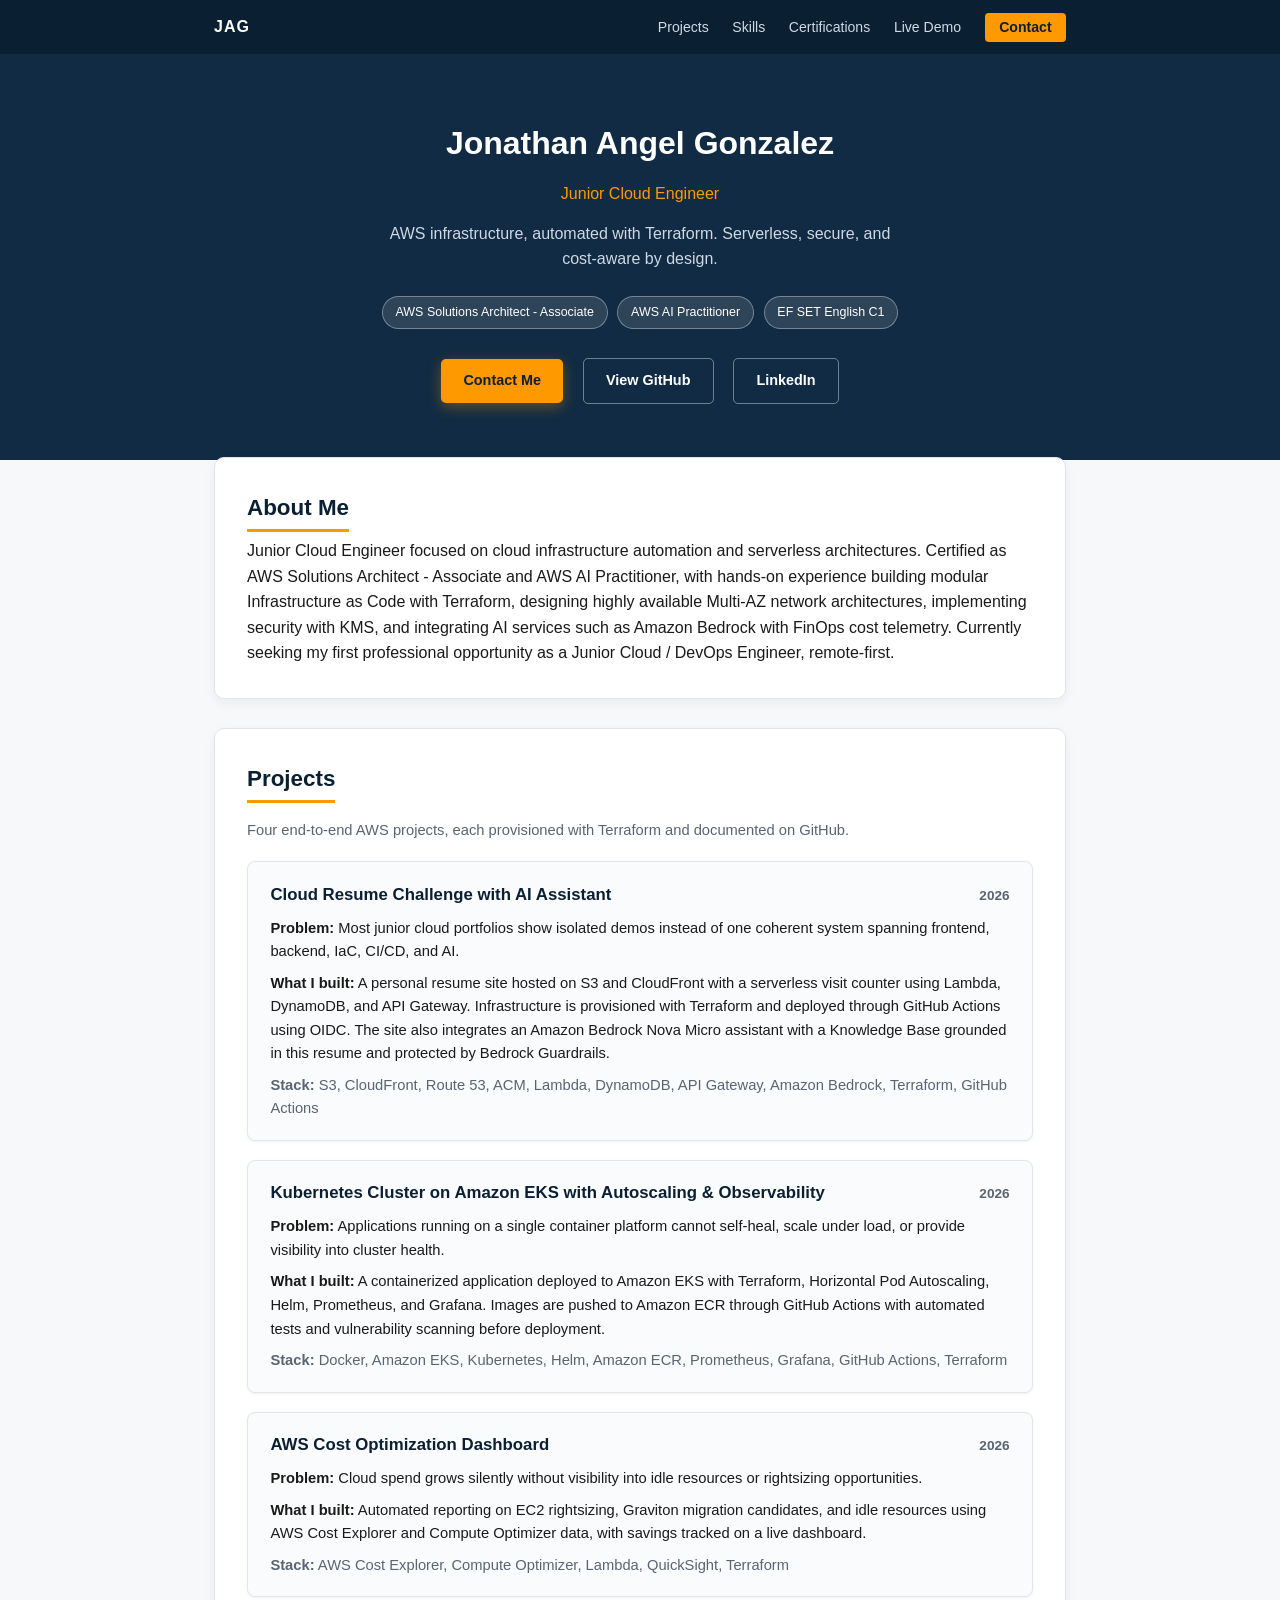
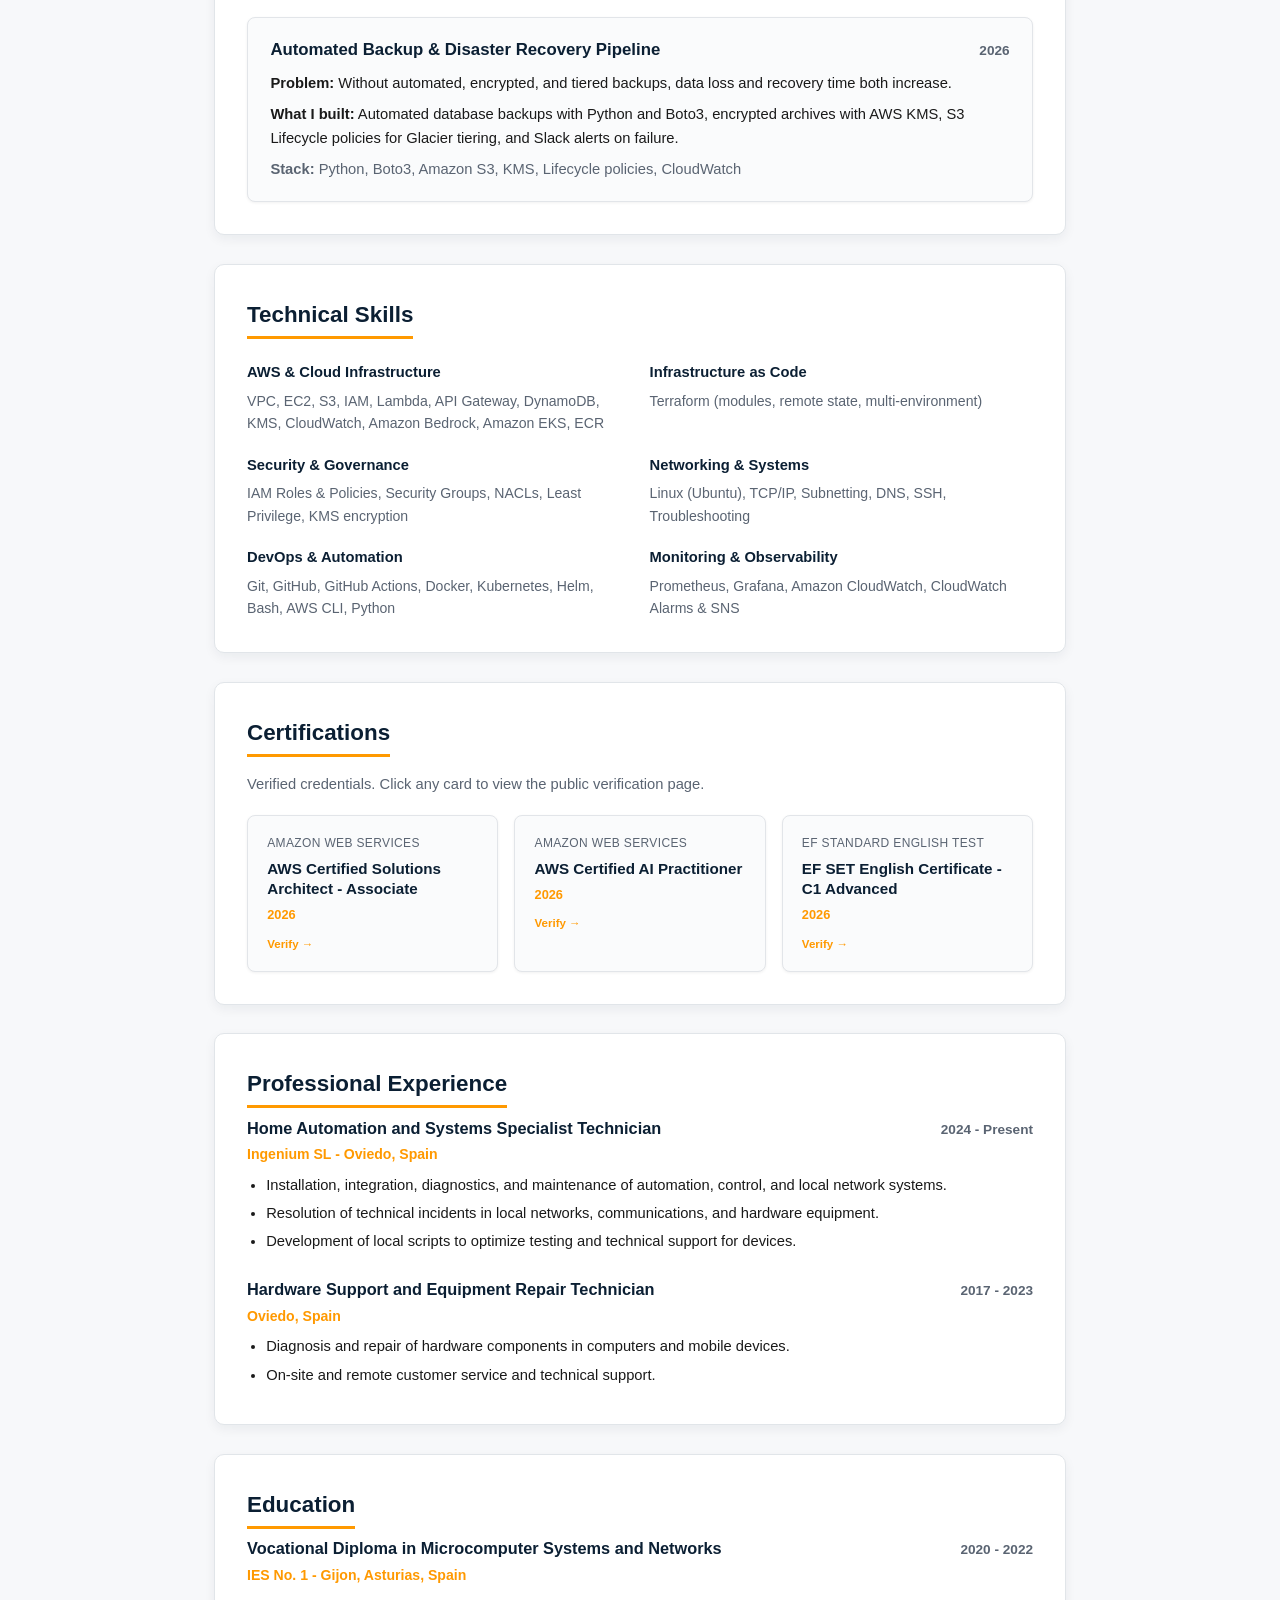
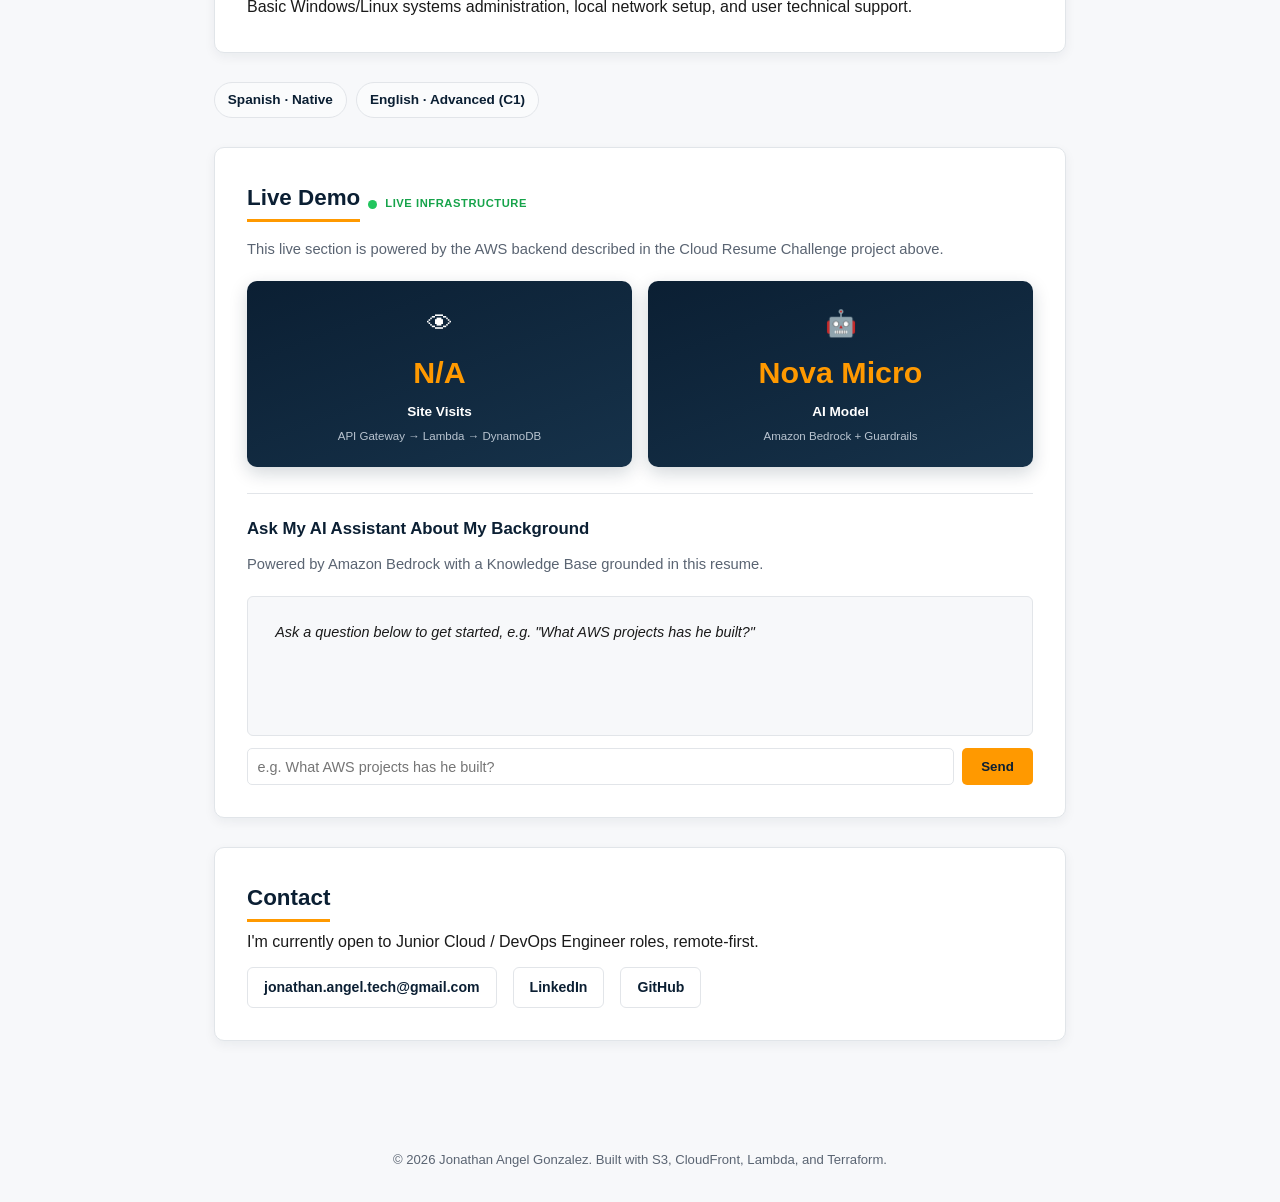
==== docs/index.html @ ac333081 "chore: update portfolio and frontend styles" ====
<!DOCTYPE html>
<html lang="en">
<head>
<meta charset="UTF-8">
<meta name="viewport" content="width=device-width, initial-scale=1.0">
<title>Jonathan Angel Gonzalez | Junior Cloud Engineer - AWS</title>
<meta name="description" content="Junior Cloud Engineer specialized in AWS, Terraform, and serverless architectures. AWS Certified Solutions Architect - Associate and AI Practitioner.">
<style>
* { box-sizing: border-box; margin: 0; padding: 0; }

:root {
  --navy: #0b1f33;
  --orange: #ff9900;
  --gray-bg: #f7f8fa;
  --text-dark: #1a1a1a;
  --text-muted: #5a6472;
  --border: #e2e5e9;
}

html { scroll-behavior: smooth; }

body {
  font-family: -apple-system, "Segoe UI", Roboto, Arial, sans-serif;
  background: var(--gray-bg);
  color: var(--text-dark);
  line-height: 1.6;
}

nav {
  position: sticky;
  top: 0;
  background: var(--navy);
  z-index: 100;
  width: 100%;
}
.nav-inner {
  max-width: 900px;
  margin: 0 auto;
  display: flex;
  justify-content: space-between;
  align-items: center;
  padding: 0.9rem 1.5rem;
}
.nav-logo { color: #fff; font-weight: 700; letter-spacing: 1px; }
.nav-links a {
  color: #cfd8e3;
  text-decoration: none;
  margin-left: 1.2rem;
  font-size: 0.88rem;
  transition: color 0.2s ease;
}
.nav-links a:hover { color: #fff; }
.nav-links a:focus-visible {
  outline: 2px solid var(--orange);
  outline-offset: 3px;
  border-radius: 3px;
}
.nav-cta {
  background: var(--orange) !important;
  color: var(--navy) !important;
  padding: 0.4rem 0.9rem;
  border-radius: 4px;
  font-weight: 700;
}

.hero {
  position: relative;
  width: 100%;
  background: #102b43 !important;
  color: #ffffff !important;
  text-align: center !important;
  padding: 4rem 1.5rem 3.5rem !important;
  border: none !important;
  box-shadow: none !important;
  filter: none !important;
}

.hero h1 {
  color: #ffffff !important;
  margin: 0 0 0.7rem !important;
}

.hero .hero-role {
  color: #ff9900 !important;
  margin: 0 0 0.9rem !important;
}

.hero .hero-tagline {
  color: #cfd8e3 !important;
  max-width: 520px;
  margin: 0 auto 1.5rem !important;
}

.hero-badges {
  display: flex !important;
  justify-content: center !important;
  align-items: center !important;
  flex-wrap: wrap !important;
  gap: 0.6rem !important;
  margin: 0 auto 1.8rem !important;
}

.hero .badge {
  color: #ffffff !important;
  background: rgba(255, 255, 255, 0.12) !important;
  border: 1px solid rgba(255, 255, 255, 0.35) !important;
}

.hero-links {
  display: flex !important;
  justify-content: center !important;
  align-items: center !important;
  flex-wrap: wrap !important;
  gap: 1.2rem !important;
  margin: 0 auto !important;
}

.hero-links .btn-secondary {
  color: #ffffff !important;
  border: 1px solid rgba(255, 255, 255, 0.4) !important;
  background: transparent !important;
}

.hero::after {
  display: none !important;
}

main {
  max-width: 900px;
  margin: -2rem auto 0 !important;
  padding: 0 1.5rem 3rem;
  position: relative;
  z-index: 2;
}


.badge {
  background: rgba(255,255,255,0.12);
  border: 1px solid rgba(255,255,255,0.35);
  color: #ffffff !important;
  padding: 0.35rem 0.8rem;
  border-radius: 20px;
  font-size: 0.78rem;
  text-decoration: none;
  display: inline-block;
  transition: background 0.2s ease;
}
.badge:hover { background: rgba(255,255,255,0.25); }
.badge:focus-visible {
  outline: 2px solid #fff;
  outline-offset: 2px;
}

.btn {
  padding: 0.65rem 1.4rem;
  border-radius: 5px;
  text-decoration: none;
  font-weight: 700;
  font-size: 0.9rem;
  display: inline-block;
  cursor: pointer;
  transition: transform 0.15s ease, box-shadow 0.15s ease, background 0.15s ease;
}
.btn-primary {
  background: var(--orange) !important;
  color: var(--navy) !important;
  box-shadow: 0 4px 14px rgba(255,153,0,0.35);
}
.btn-primary:hover { background: #e68a00 !important; box-shadow: 0 6px 18px rgba(255,153,0,0.45); transform: translateY(-1px); }
.btn-secondary { background: transparent; color: #fff !important; border: 1px solid rgba(255,255,255,0.4); }
.btn-secondary:hover { background: rgba(255,255,255,0.1); transform: translateY(-1px); }
.btn:focus-visible { outline: 2px solid #fff; outline-offset: 2px; box-shadow: 0 0 0 4px rgba(255,153,0,0.5); }

main {
  max-width: 900px;
  margin: 0 auto;
  padding: 0 1.5rem 3rem;
  position: relative;
}

section {
  background: #fff;
  padding: 2rem;
  margin: 1.8rem 0;
  border-radius: 10px;
  border: 1px solid #e1e5e9;
  box-shadow: 0 4px 12px rgba(15, 35, 55, 0.06);
  scroll-margin-top: 80px;
}

h2 { color: var(--navy); font-size: 1.4rem; margin-bottom: 0.4rem; border-bottom: 3px solid var(--orange); display: inline-block; padding-bottom: 0.2rem; }
.section-subtitle { color: var(--text-muted); font-size: 0.92rem; margin: 0.6rem 0 1.2rem; }

.project-card, .cert-card { box-shadow: 0 1px 3px rgba(0,0,0,0.06); transition: transform 0.2s ease, box-shadow 0.2s ease, border-color 0.2s ease, background 0.2s ease; }
.project-card { border: 1px solid var(--border); border-radius: 8px; padding: 1.2rem 1.4rem; margin-bottom: 1.2rem; background: #fafbfc; }
.project-card:hover { transform: translateY(-2px); box-shadow: 0 8px 20px rgba(11,31,51,0.10); border-color: var(--orange); }
.project-card:last-child { margin-bottom: 0; }
.project-header { display: flex; justify-content: space-between; align-items: baseline; flex-wrap: wrap; gap: 0.4rem; }
.project-header h3 { color: var(--navy); font-size: 1.05rem; }
.project-year { color: var(--text-muted); font-size: 0.85rem; font-weight: 600; }
.project-problem, .project-result, .project-stack { font-size: 0.92rem; margin-top: 0.5rem; }
.project-stack { color: var(--text-muted); }

.skills-grid { display: grid; grid-template-columns: repeat(2, 1fr); gap: 1.2rem; margin-top: 1rem; }
.skill-group h4 { color: var(--navy); font-size: 0.92rem; margin-bottom: 0.3rem; }
.skill-group p { font-size: 0.88rem; color: var(--text-muted); }

.cert-grid { display: grid; grid-template-columns: repeat(3, 1fr); gap: 1rem; margin-top: 1rem; }
.cert-card { display: flex; flex-direction: column; gap: 0.35rem; padding: 1.1rem 1.2rem; border: 1px solid var(--border); border-radius: 8px; background: #fafbfc; text-decoration: none; }
.cert-card:hover { border-color: var(--orange); background: #fff9f0; transform: translateY(-3px); box-shadow: 0 10px 24px rgba(255,153,0,0.15); }
.cert-card:focus-visible { outline: 2px solid var(--orange); outline-offset: 2px; }
.cert-issuer { font-size: 0.75rem; color: var(--text-muted); text-transform: uppercase; letter-spacing: 0.03em; }
.cert-name { font-size: 0.95rem; font-weight: 700; color: var(--navy); line-height: 1.35; }
.cert-year { font-size: 0.8rem; color: var(--orange); font-weight: 600; }
.cert-verify { font-size: 0.72rem; color: var(--orange); font-weight: 700; margin-top: 0.2rem; }

.exp-item { margin-bottom: 1.4rem; }
.exp-item:last-child { margin-bottom: 0; }
.exp-header { display: flex; justify-content: space-between; align-items: baseline; flex-wrap: wrap; }
.exp-header h3 { color: var(--navy); font-size: 1.02rem; }
.exp-date { color: var(--text-muted); font-size: 0.85rem; font-weight: 600; }
.exp-company { color: var(--orange); font-weight: 600; font-size: 0.88rem; margin: 0.15rem 0 0.5rem; }
.exp-item ul { padding-left: 1.2rem; font-size: 0.92rem; }
.exp-item li { margin-bottom: 0.3rem; }

.live-demo-header { display: flex; align-items: center; gap: 0.5rem; flex-wrap: wrap; }
.live-dot { width: 9px; height: 9px; border-radius: 50%; background: #22c55e; display: inline-block; box-shadow: 0 0 0 0 rgba(34,197,94,0.6); animation: pulse-dot 1.8s infinite; }
@keyframes pulse-dot { 0% { box-shadow: 0 0 0 0 rgba(34,197,94,0.6); } 70% { box-shadow: 0 0 0 6px rgba(34,197,94,0); } 100% { box-shadow: 0 0 0 0 rgba(34,197,94,0); } }
.live-label { font-size: 0.7rem; font-weight: 700; color: #16a34a; letter-spacing: 0.05em; }

.demo-stat-row { display: grid; grid-template-columns: repeat(2, 1fr); gap: 1rem; margin: 1.2rem 0 1.6rem; }
.demo-stat-card { display: flex; flex-direction: column; align-items: center; text-align: center; gap: 0.25rem; padding: 1.4rem 1rem; background: linear-gradient(160deg, #0b1f33 0%, #16324a 100%); border-radius: 10px; color: #fff; box-shadow: 0 6px 18px rgba(11,31,51,0.18); transition: transform 0.2s ease; }
.demo-stat-card:hover { transform: translateY(-2px); }
.demo-stat-icon { font-size: 1.6rem; }
.demo-stat-value { font-size: 1.9rem; font-weight: 800; color: var(--orange); }
.demo-stat-label { font-size: 0.85rem; font-weight: 600; color: #fff; }
.demo-stat-source { font-size: 0.72rem; color: #b9c4d0; }

.chat-card { border-top: 1px solid var(--border); padding-top: 1.4rem; }
.chat-card h3 { color: var(--navy); font-size: 1.05rem; margin-bottom: 0.3rem; }
#chat-window { min-height: 140px; max-height: 260px; border: 1px solid var(--border); border-radius: 6px; padding: 1rem; margin: 0.8rem 0; overflow-y: auto; background: var(--gray-bg); font-size: 0.9rem; }
#chat-window p { margin-bottom: 0.5rem; padding: 0.5rem 0.7rem; border-radius: 6px; max-width: 92%; }
#chat-window p strong { color: var(--navy); }
.chat-msg-user { background: #eef2f6; margin-left: auto; text-align: right; }
.chat-msg-bot { background: #fff9f0; border: 1px solid #ffe3b3; }
.chat-input-row { display: flex; gap: 0.5rem; }
#chat-input { flex: 1; padding: 0.6rem; border: 1px solid var(--border); border-radius: 5px; font-size: 0.9rem; }
#chat-input:focus { outline: 2px solid var(--orange); outline-offset: 1px; border-color: var(--orange); }
#chat-send { padding: 0.6rem 1.2rem; background: var(--orange); color: var(--navy); border: none; border-radius: 5px; font-weight: 700; cursor: pointer; transition: background 0.15s ease; }
#chat-send:hover { background: #e68a00; }
#chat-send:focus-visible { outline: 2px solid var(--navy); outline-offset: 1px; }
#chat-send:disabled { opacity: 0.6; cursor: not-allowed; }

.language-list {
  display: flex;
  flex-wrap: wrap;
  gap: 0.6rem;
  margin-top: 0.8rem;
}

.language-badge {
  padding: 0.4rem 0.8rem;
  border: 1px solid var(--border);
  border-radius: 999px;
  background: #fafbfc;
  color: var(--navy);
  font-size: 0.85rem;
  font-weight: 600;
}

.contact-grid { display: flex; flex-wrap: wrap; gap: 1rem; margin-top: 0.8rem; }
.contact-grid a { color: var(--navy); text-decoration: none; font-weight: 600; padding: 0.5rem 1rem; border: 1px solid var(--border); border-radius: 6px; font-size: 0.88rem; transition: background 0.15s ease; }
.contact-grid a:hover { background: var(--gray-bg); }
.contact-grid a:focus-visible { outline: 2px solid var(--orange); outline-offset: 2px; }

footer { text-align: center; color: var(--text-muted); font-size: 0.82rem; padding: 2rem 1rem; }

@media (max-width: 600px) {
  .nav-inner { padding: 0.8rem 1rem; }
  .nav-links { display: flex; flex-wrap: wrap; justify-content: flex-end; gap: 0.25rem; }
  .nav-links a { margin-left: 0.4rem; font-size: 0.75rem; }
  .skills-grid, .cert-grid, .demo-stat-row { grid-template-columns: 1fr; }
  .hero h1 { font-size: 1.7rem; }
  .hero-links { flex-direction: column; align-items: center; width: 100%; }
  .hero-links .btn { width: 100%; max-width: 280px; text-align: center; }
  .project-header, .exp-header { flex-direction: column; align-items: flex-start; }
  section { padding: 1.5rem; margin: 1.2rem 0; }
  .demo-stat-value { font-size: 1.6rem; }
  .chat-input-row { flex-direction: column; }
  #chat-send { width: 100%; }
}

@media (max-width: 400px) {
  .nav-links a { font-size: 0.68rem; }
  .hero h1 { font-size: 1.45rem; }
}
</style>
</head>
<body>
<nav>
  <div class="nav-inner">
    <span class="nav-logo">JAG</span>
    <div class="nav-links">
      <a href="#projects">Projects</a>
      <a href="#skills">Skills</a>
      <a href="#certifications">Certifications</a>
      <a href="#live-demo">Live Demo</a>
      <a href="#contact" class="nav-cta">Contact</a>
    </div>
  </div>
</nav>

<header class="hero">
  <h1>Jonathan Angel Gonzalez</h1>
  <p class="hero-role">Junior Cloud Engineer</p>
  <p class="hero-tagline">AWS infrastructure, automated with Terraform. Serverless, secure, and cost-aware by design.</p>
  <div class="hero-badges">
    <a href="https://www.credly.com/badges/acb43683-5fc4-49c8-821f-7a49d90f2c74" target="_blank" rel="noopener noreferrer" class="badge">AWS Solutions Architect - Associate</a>
    <a href="https://www.credly.com/badges/4bea0010-dd3b-4433-be2c-d2b46f1915d0" target="_blank" rel="noopener noreferrer" class="badge">AWS AI Practitioner</a>
    <a href="http://cert.efset.org/wkopgM" target="_blank" rel="noopener noreferrer" class="badge">EF SET English C1</a>
  </div>
  <div class="hero-links">
    <a href="mailto:jonathan.angel.tech@gmail.com" class="btn btn-primary">Contact Me</a>
    <a href="https://github.com/tatan461" target="_blank" rel="noopener noreferrer" class="btn btn-secondary">View GitHub</a>
    <a href="https://linkedin.com/in/jonathan-angel-gonzalez-0543b441a" target="_blank" rel="noopener noreferrer" class="btn btn-secondary">LinkedIn</a>
  </div>
</header>

<main>
  <section id="about">
    <h2>About Me</h2>
    <p>Junior Cloud Engineer focused on cloud infrastructure automation and serverless architectures. Certified as AWS Solutions Architect - Associate and AWS AI Practitioner, with hands-on experience building modular Infrastructure as Code with Terraform, designing highly available Multi-AZ network architectures, implementing security with KMS, and integrating AI services such as Amazon Bedrock with FinOps cost telemetry. Currently seeking my first professional opportunity as a Junior Cloud / DevOps Engineer, remote-first.</p>
  </section>

  <section id="projects">
    <h2>Projects</h2>
    <p class="section-subtitle">Four end-to-end AWS projects, each provisioned with Terraform and documented on GitHub.</p>
    <div class="project-card">
      <div class="project-header"><h3>Cloud Resume Challenge with AI Assistant</h3><span class="project-year">2026</span></div>
      <p class="project-problem"><strong>Problem:</strong> Most junior cloud portfolios show isolated demos instead of one coherent system spanning frontend, backend, IaC, CI/CD, and AI.</p>
      <p class="project-result"><strong>What I built:</strong> A personal resume site hosted on S3 and CloudFront with a serverless visit counter using Lambda, DynamoDB, and API Gateway. Infrastructure is provisioned with Terraform and deployed through GitHub Actions using OIDC. The site also integrates an Amazon Bedrock Nova Micro assistant with a Knowledge Base grounded in this resume and protected by Bedrock Guardrails.</p>
      <p class="project-stack"><strong>Stack:</strong> S3, CloudFront, Route 53, ACM, Lambda, DynamoDB, API Gateway, Amazon Bedrock, Terraform, GitHub Actions</p>
    </div>
    <div class="project-card">
      <div class="project-header"><h3>Kubernetes Cluster on Amazon EKS with Autoscaling &amp; Observability</h3><span class="project-year">2026</span></div>
      <p class="project-problem"><strong>Problem:</strong> Applications running on a single container platform cannot self-heal, scale under load, or provide visibility into cluster health.</p>
      <p class="project-result"><strong>What I built:</strong> A containerized application deployed to Amazon EKS with Terraform, Horizontal Pod Autoscaling, Helm, Prometheus, and Grafana. Images are pushed to Amazon ECR through GitHub Actions with automated tests and vulnerability scanning before deployment.</p>
      <p class="project-stack"><strong>Stack:</strong> Docker, Amazon EKS, Kubernetes, Helm, Amazon ECR, Prometheus, Grafana, GitHub Actions, Terraform</p>
    </div>
    <div class="project-card">
      <div class="project-header"><h3>AWS Cost Optimization Dashboard</h3><span class="project-year">2026</span></div>
      <p class="project-problem"><strong>Problem:</strong> Cloud spend grows silently without visibility into idle resources or rightsizing opportunities.</p>
      <p class="project-result"><strong>What I built:</strong> Automated reporting on EC2 rightsizing, Graviton migration candidates, and idle resources using AWS Cost Explorer and Compute Optimizer data, with savings tracked on a live dashboard.</p>
      <p class="project-stack"><strong>Stack:</strong> AWS Cost Explorer, Compute Optimizer, Lambda, QuickSight, Terraform</p>
    </div>
    <div class="project-card">
      <div class="project-header"><h3>Automated Backup &amp; Disaster Recovery Pipeline</h3><span class="project-year">2026</span></div>
      <p class="project-problem"><strong>Problem:</strong> Without automated, encrypted, and tiered backups, data loss and recovery time both increase.</p>
      <p class="project-result"><strong>What I built:</strong> Automated database backups with Python and Boto3, encrypted archives with AWS KMS, S3 Lifecycle policies for Glacier tiering, and Slack alerts on failure.</p>
      <p class="project-stack"><strong>Stack:</strong> Python, Boto3, Amazon S3, KMS, Lifecycle policies, CloudWatch</p>
    </div>
  </section>

  <section id="skills">
    <h2>Technical Skills</h2>
    <div class="skills-grid">
      <div class="skill-group"><h4>AWS &amp; Cloud Infrastructure</h4><p>VPC, EC2, S3, IAM, Lambda, API Gateway, DynamoDB, KMS, CloudWatch, Amazon Bedrock, Amazon EKS, ECR</p></div>
      <div class="skill-group"><h4>Infrastructure as Code</h4><p>Terraform (modules, remote state, multi-environment)</p></div>
      <div class="skill-group"><h4>Security &amp; Governance</h4><p>IAM Roles &amp; Policies, Security Groups, NACLs, Least Privilege, KMS encryption</p></div>
      <div class="skill-group"><h4>Networking &amp; Systems</h4><p>Linux (Ubuntu), TCP/IP, Subnetting, DNS, SSH, Troubleshooting</p></div>
      <div class="skill-group"><h4>DevOps &amp; Automation</h4><p>Git, GitHub, GitHub Actions, Docker, Kubernetes, Helm, Bash, AWS CLI, Python</p></div>
      <div class="skill-group"><h4>Monitoring &amp; Observability</h4><p>Prometheus, Grafana, Amazon CloudWatch, CloudWatch Alarms &amp; SNS</p></div>
    </div>
  </section>

  <section id="certifications">
    <h2>Certifications</h2>
    <p class="section-subtitle">Verified credentials. Click any card to view the public verification page.</p>
    <div class="cert-grid">
      <a href="https://www.credly.com/badges/acb43683-5fc4-49c8-821f-7a49d90f2c74" target="_blank" rel="noopener noreferrer" class="cert-card"><span class="cert-issuer">Amazon Web Services</span><span class="cert-name">AWS Certified Solutions Architect - Associate</span><span class="cert-year">2026</span><span class="cert-verify">Verify &rarr;</span></a>
      <a href="https://www.credly.com/badges/4bea0010-dd3b-4433-be2c-d2b46f1915d0" target="_blank" rel="noopener noreferrer" class="cert-card"><span class="cert-issuer">Amazon Web Services</span><span class="cert-name">AWS Certified AI Practitioner</span><span class="cert-year">2026</span><span class="cert-verify">Verify &rarr;</span></a>
      <a href="http://cert.efset.org/wkopgM" target="_blank" rel="noopener noreferrer" class="cert-card"><span class="cert-issuer">EF Standard English Test</span><span class="cert-name">EF SET English Certificate - C1 Advanced</span><span class="cert-year">2026</span><span class="cert-verify">Verify &rarr;</span></a>
    </div>
  </section>

  <section id="experience">
    <h2>Professional Experience</h2>
    <div class="exp-item"><div class="exp-header"><h3>Home Automation and Systems Specialist Technician</h3><span class="exp-date">2024 - Present</span></div><p class="exp-company">Ingenium SL - Oviedo, Spain</p><ul><li>Installation, integration, diagnostics, and maintenance of automation, control, and local network systems.</li><li>Resolution of technical incidents in local networks, communications, and hardware equipment.</li><li>Development of local scripts to optimize testing and technical support for devices.</li></ul></div>
    <div class="exp-item"><div class="exp-header"><h3>Hardware Support and Equipment Repair Technician</h3><span class="exp-date">2017 - 2023</span></div><p class="exp-company">Oviedo, Spain</p><ul><li>Diagnosis and repair of hardware components in computers and mobile devices.</li><li>On-site and remote customer service and technical support.</li></ul></div>
  </section>

  <section id="education">
    <h2>Education</h2>
    <div class="exp-item"><div class="exp-header"><h3>Vocational Diploma in Microcomputer Systems and Networks</h3><span class="exp-date">2020 - 2022</span></div><p class="exp-company">IES No. 1 - Gijon, Asturias, Spain</p><p>Basic Windows/Linux systems administration, local network setup, and user technical support.</p></div>
  </section>

  <div class="language-list">
  <span class="language-badge">Spanish · Native</span>
  <span class="language-badge">English · Advanced (C1)</span>
</div>


  <section id="live-demo">
    <div class="live-demo-header"><h2>Live Demo</h2><span class="live-dot"></span><span class="live-label">LIVE INFRASTRUCTURE</span></div>
    <p class="section-subtitle">This live section is powered by the AWS backend described in the Cloud Resume Challenge project above.</p>
    <div class="demo-stat-row">
      <div class="demo-stat-card"><span class="demo-stat-icon">&#128065;</span><span class="demo-stat-value" id="visit-count">...</span><span class="demo-stat-label">Site Visits</span><span class="demo-stat-source">API Gateway &rarr; Lambda &rarr; DynamoDB</span></div>
      <div class="demo-stat-card"><span class="demo-stat-icon">&#129302;</span><span class="demo-stat-value">Nova Micro</span><span class="demo-stat-label">AI Model</span><span class="demo-stat-source">Amazon Bedrock + Guardrails</span></div>
    </div>
    <div class="chat-card"><h3>Ask My AI Assistant About My Background</h3><p class="section-subtitle">Powered by Amazon Bedrock with a Knowledge Base grounded in this resume.</p><div id="chat-window" aria-live="polite"><p><em>Ask a question below to get started, e.g. "What AWS projects has he built?"</em></p></div><div class="chat-input-row"><input type="text" id="chat-input" aria-label="Ask the AI assistant" placeholder="e.g. What AWS projects has he built?"><button id="chat-send" type="button">Send</button></div></div>
  </section>

  <section id="contact">
    <h2>Contact</h2>
    <p>I'm currently open to Junior Cloud / DevOps Engineer roles, remote-first.</p>
    <div class="contact-grid"><a href="mailto:jonathan.angel.tech@gmail.com">jonathan.angel.tech@gmail.com</a><a href="https://linkedin.com/in/jonathan-angel-gonzalez-0543b441a" target="_blank" rel="noopener noreferrer">LinkedIn</a><a href="https://github.com/tatan461" target="_blank" rel="noopener noreferrer">GitHub</a></div>
  </section>
</main>

<footer><p>&copy; 2026 Jonathan Angel Gonzalez. Built with S3, CloudFront, Lambda, and Terraform.</p></footer>
<script src="script.js" defer></script>
</body>
</html>
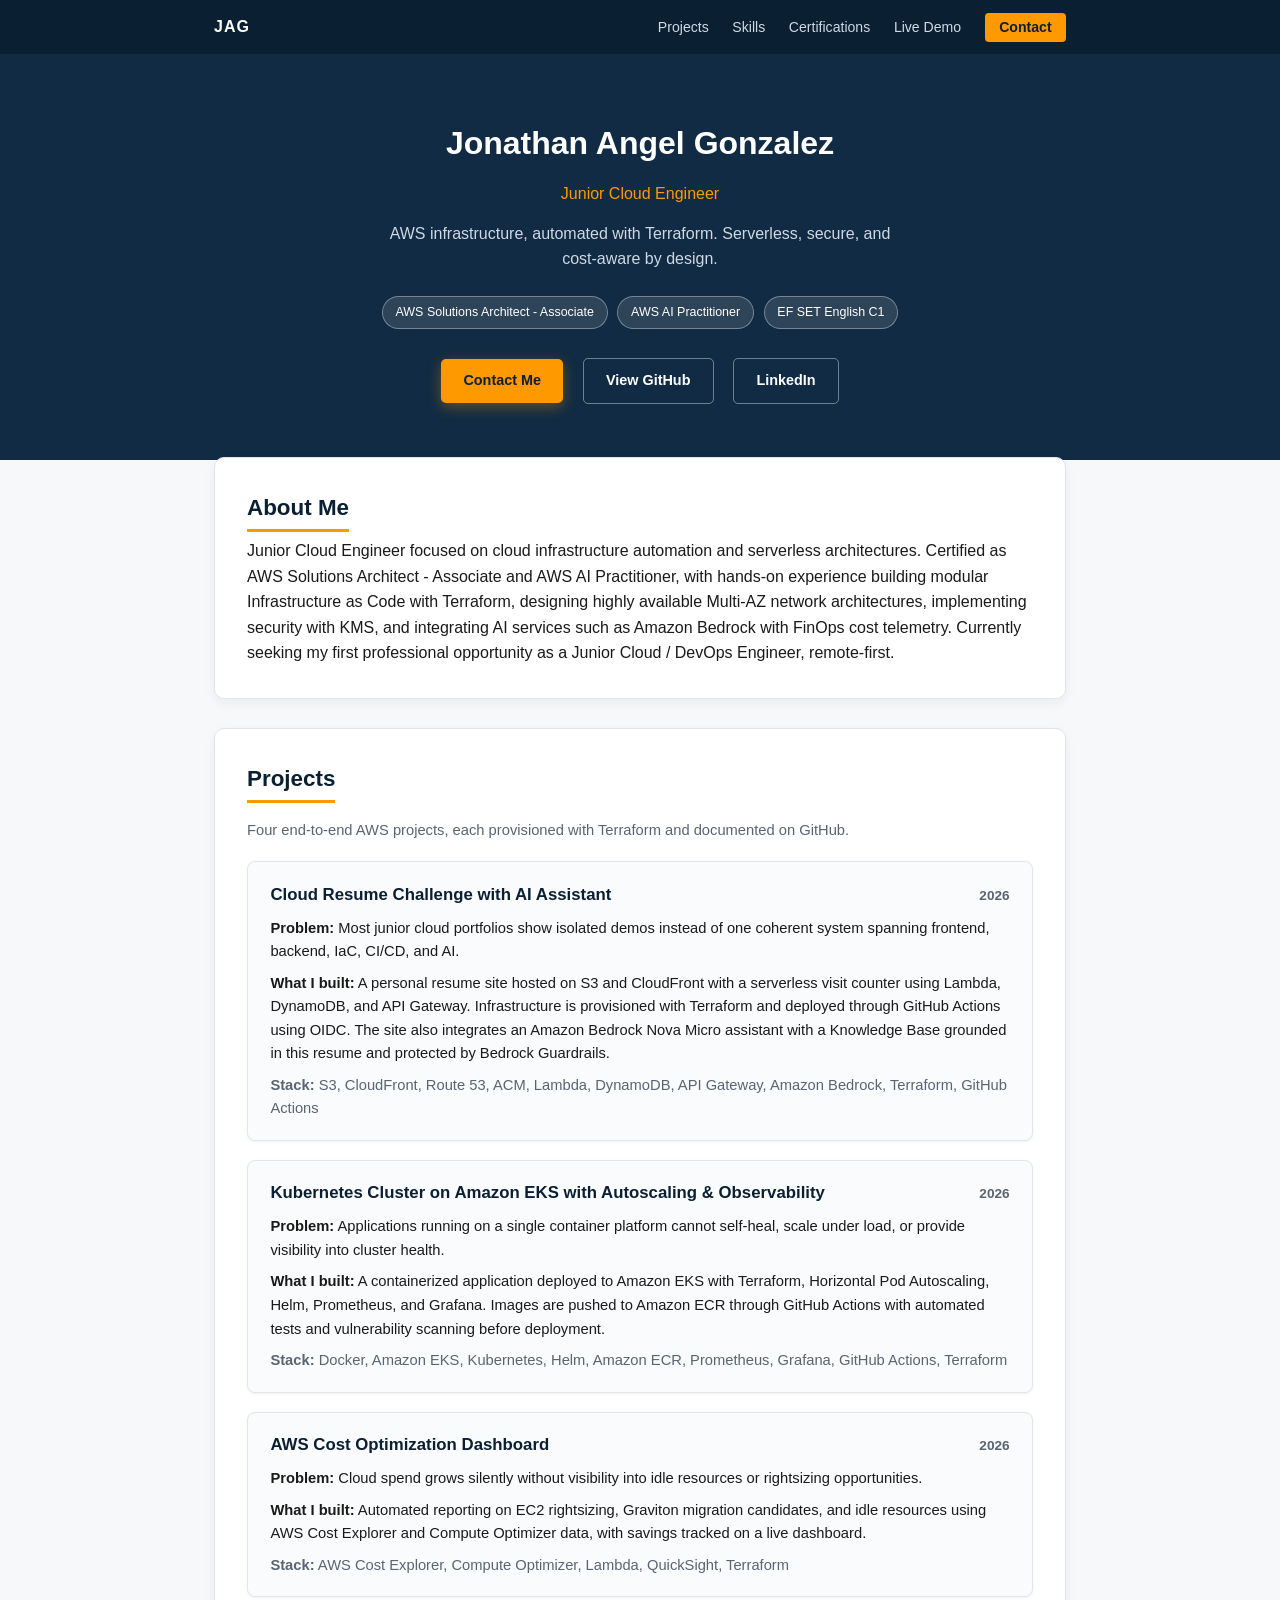
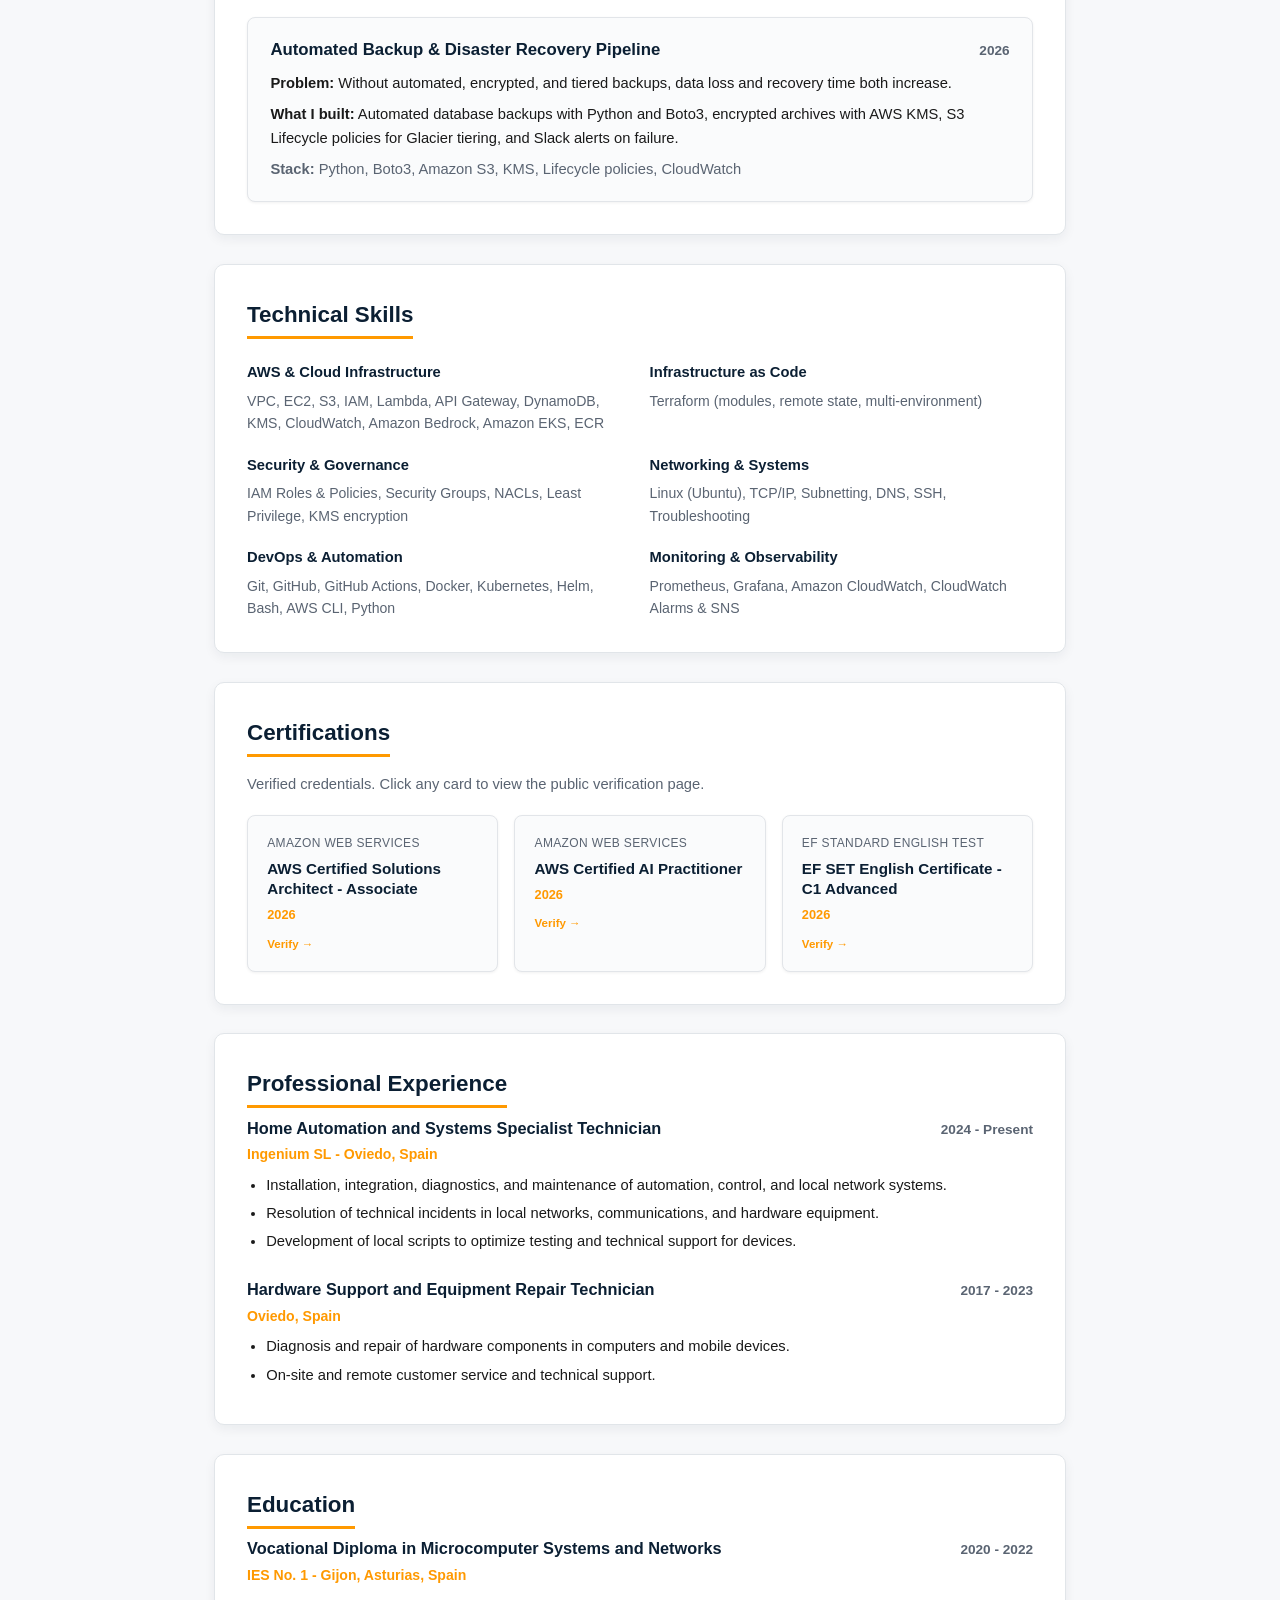
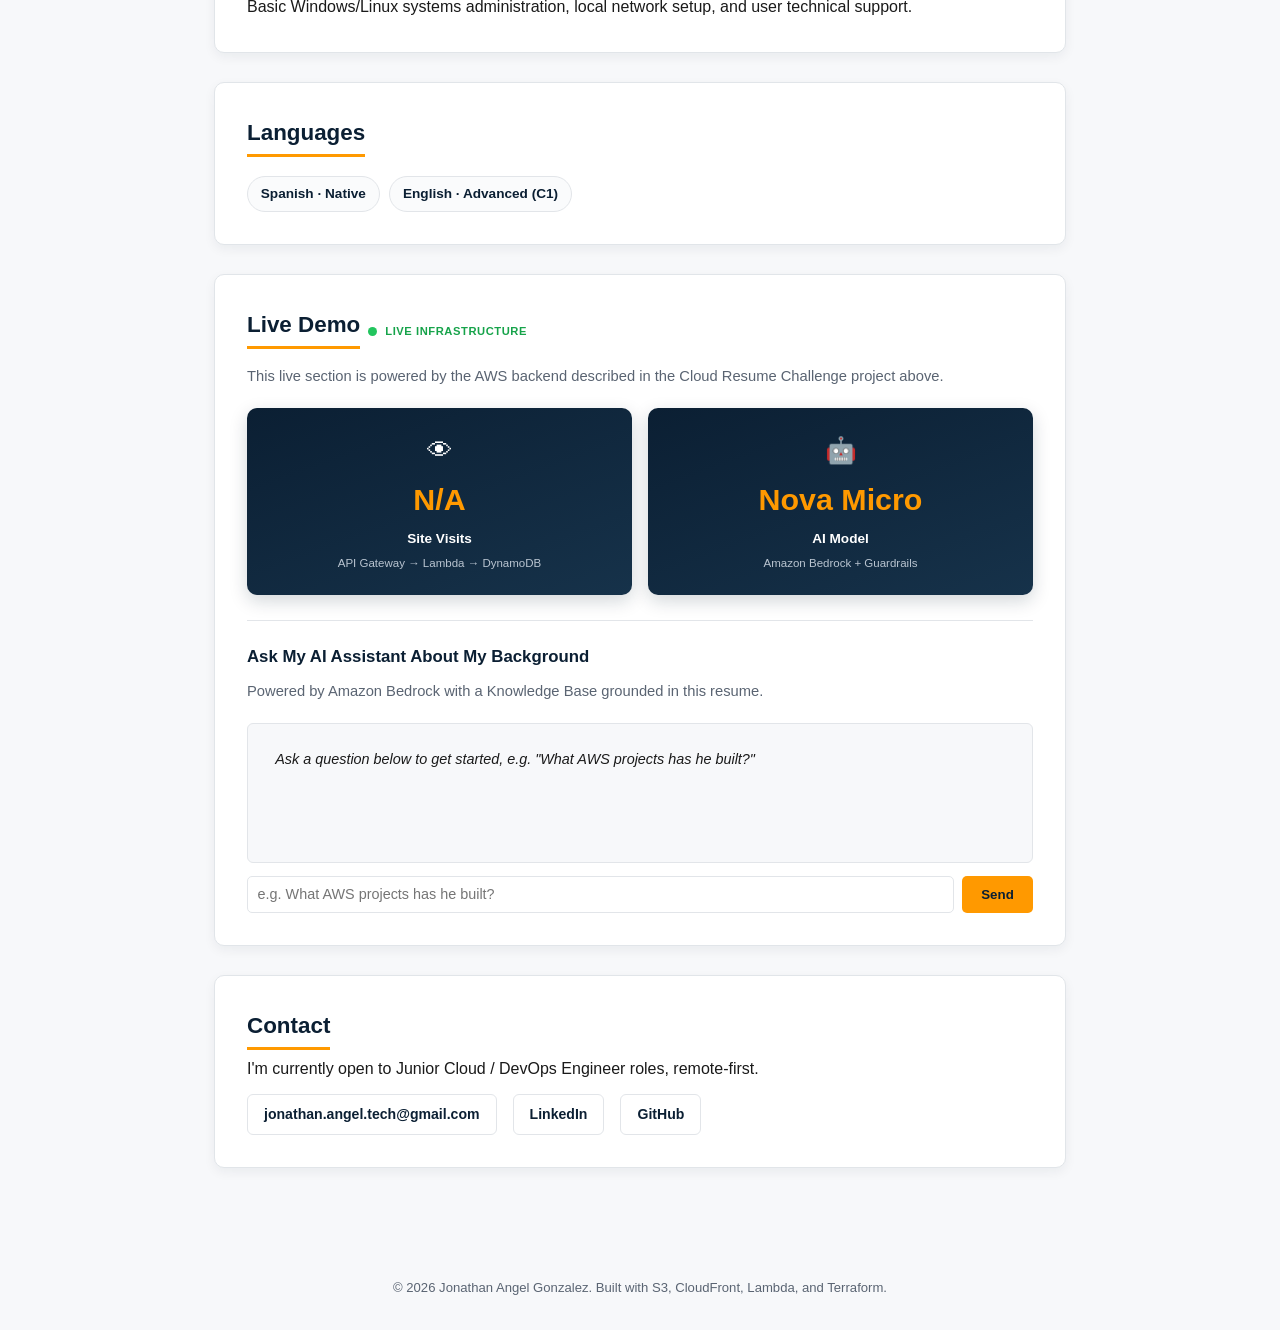
==== commit ffde661d: "fix: keep language badges inside section" ====
--- a/docs/index.html
+++ b/docs/index.html
@@ -394,11 +394,13 @@
     <div class="exp-item"><div class="exp-header"><h3>Vocational Diploma in Microcomputer Systems and Networks</h3><span class="exp-date">2020 - 2022</span></div><p class="exp-company">IES No. 1 - Gijon, Asturias, Spain</p><p>Basic Windows/Linux systems administration, local network setup, and user technical support.</p></div>
   </section>
 
+ <section id="languages">
+  <h2>Languages</h2>
   <div class="language-list">
-  <span class="language-badge">Spanish · Native</span>
-  <span class="language-badge">English · Advanced (C1)</span>
-</div>
-
+    <span class="language-badge">Spanish · Native</span>
+    <span class="language-badge">English · Advanced (C1)</span>
+  </div>
+</section>
 
   <section id="live-demo">
     <div class="live-demo-header"><h2>Live Demo</h2><span class="live-dot"></span><span class="live-label">LIVE INFRASTRUCTURE</span></div>
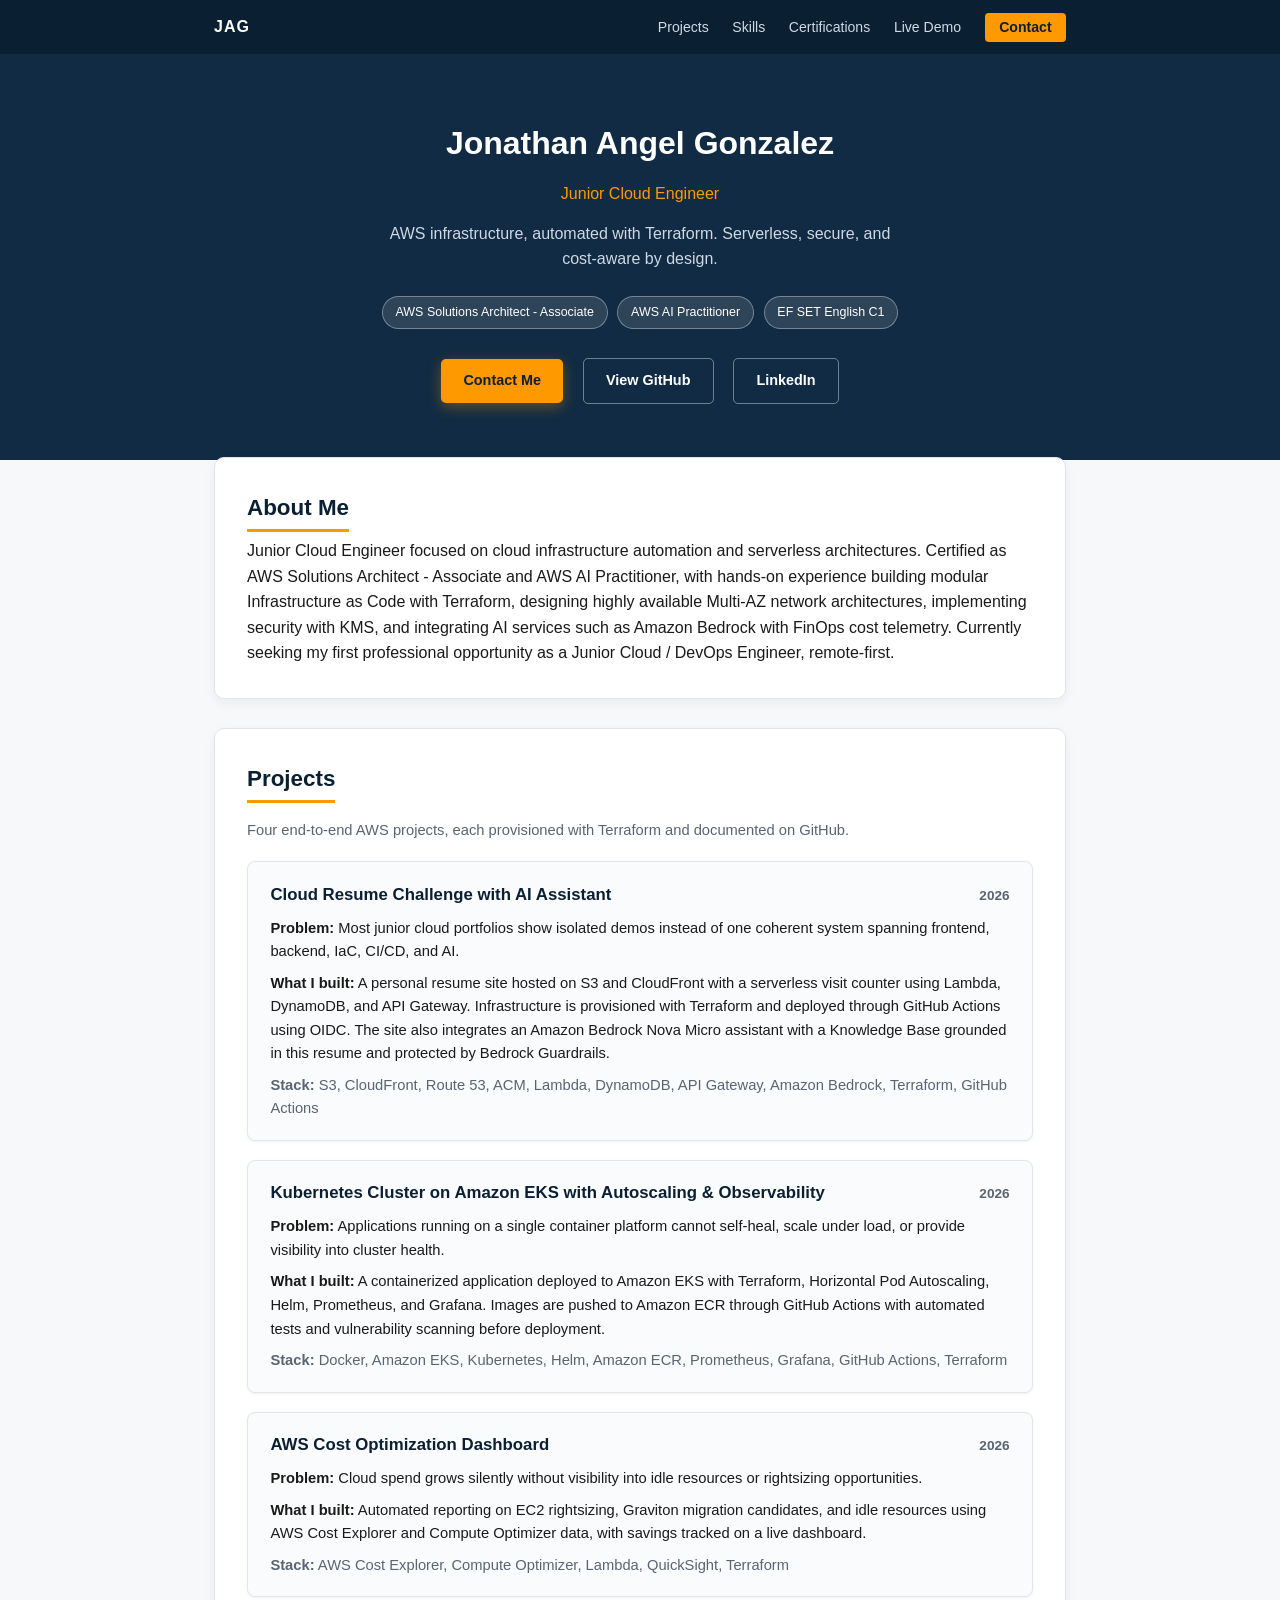
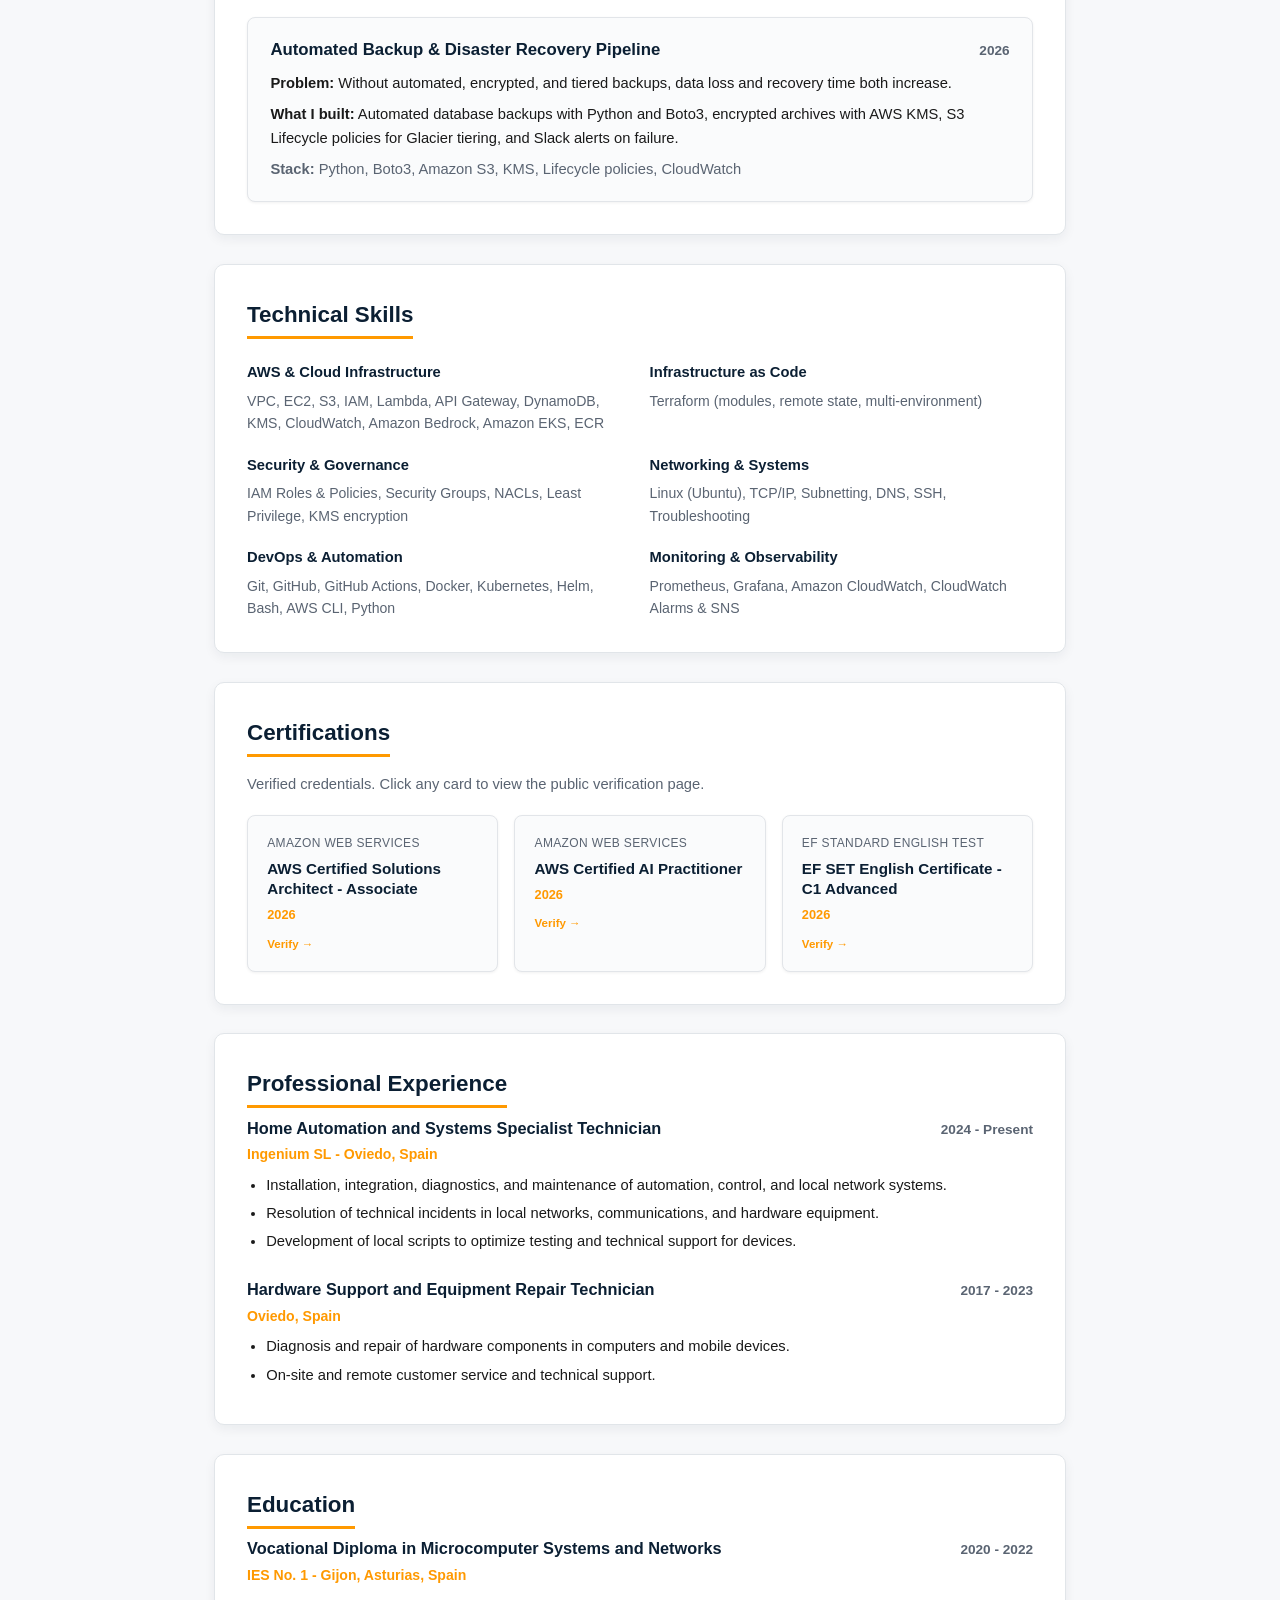
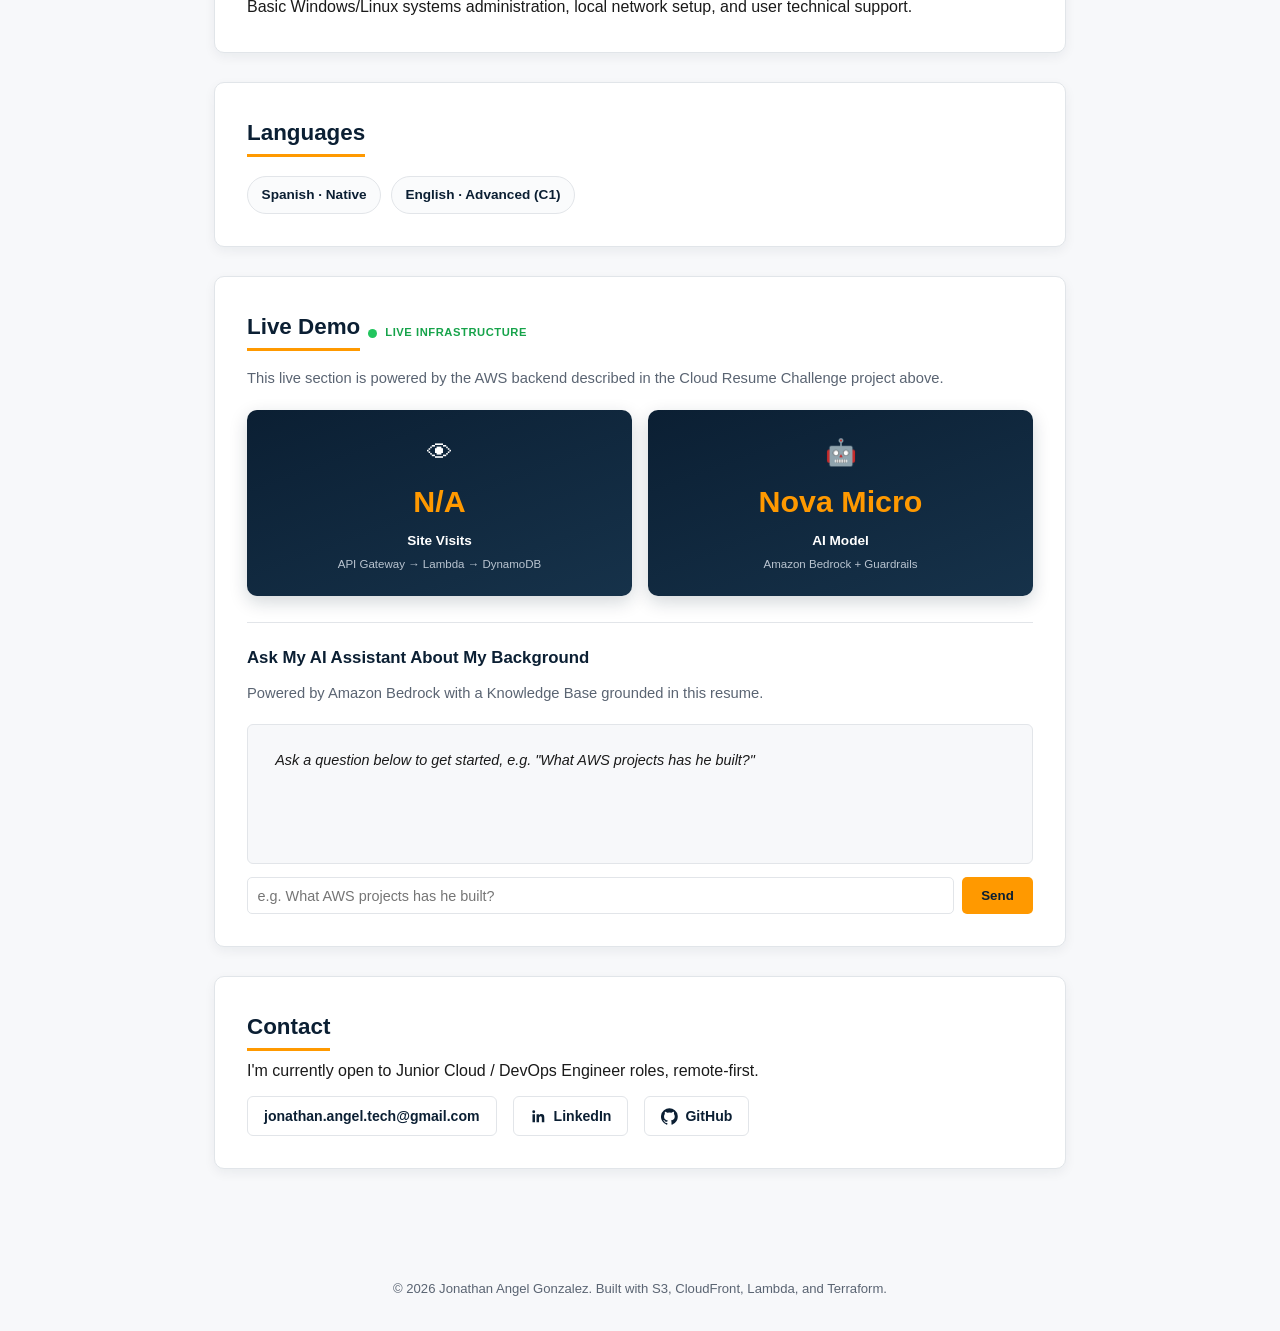
==== commit 4eb49bd6: "feat: add LinkedIn and GitHub icons" ====
--- a/docs/index.html
+++ b/docs/index.html
@@ -259,7 +259,8 @@
 }
 
 .language-badge {
-  padding: 0.4rem 0.8rem;
+  display: inline-block;
+  padding: 0.45rem 0.85rem;
   border: 1px solid var(--border);
   border-radius: 999px;
   background: #fafbfc;
@@ -272,6 +273,33 @@
 .contact-grid a { color: var(--navy); text-decoration: none; font-weight: 600; padding: 0.5rem 1rem; border: 1px solid var(--border); border-radius: 6px; font-size: 0.88rem; transition: background 0.15s ease; }
 .contact-grid a:hover { background: var(--gray-bg); }
 .contact-grid a:focus-visible { outline: 2px solid var(--orange); outline-offset: 2px; }
+
+.contact-badge {
+  display: inline-flex;
+  align-items: center;
+  gap: 0.45rem;
+  color: var(--navy);
+  text-decoration: none;
+  font-weight: 600;
+  padding: 0.5rem 1rem;
+  border: 1px solid var(--border);
+  border-radius: 6px;
+  font-size: 0.88rem;
+  transition: background 0.15s ease, border-color 0.15s ease,
+              transform 0.15s ease;
+}
+
+.contact-badge:hover {
+  background: var(--gray-bg);
+  border-color: var(--orange);
+  transform: translateY(-1px);
+}
+
+.contact-icon {
+  width: 1.05rem;
+  height: 1.05rem;
+  fill: currentColor;
+}
 
 footer { text-align: center; color: var(--text-muted); font-size: 0.82rem; padding: 2rem 1rem; }
 
@@ -289,6 +317,7 @@
   .chat-input-row { flex-direction: column; }
   #chat-send { width: 100%; }
 }
+
 
 @media (max-width: 400px) {
   .nav-links a { font-size: 0.68rem; }
@@ -395,12 +424,12 @@
   </section>
 
  <section id="languages">
-  <h2>Languages</h2>
-  <div class="language-list">
+    <h2>Languages</h2>
+    <div class="language-list">
     <span class="language-badge">Spanish · Native</span>
     <span class="language-badge">English · Advanced (C1)</span>
-  </div>
-</section>
+    </div>
+  </section>
 
   <section id="live-demo">
     <div class="live-demo-header"><h2>Live Demo</h2><span class="live-dot"></span><span class="live-label">LIVE INFRASTRUCTURE</span></div>
@@ -415,7 +444,27 @@
   <section id="contact">
     <h2>Contact</h2>
     <p>I'm currently open to Junior Cloud / DevOps Engineer roles, remote-first.</p>
-    <div class="contact-grid"><a href="mailto:jonathan.angel.tech@gmail.com">jonathan.angel.tech@gmail.com</a><a href="https://linkedin.com/in/jonathan-angel-gonzalez-0543b441a" target="_blank" rel="noopener noreferrer">LinkedIn</a><a href="https://github.com/tatan461" target="_blank" rel="noopener noreferrer">GitHub</a></div>
+    <div class="contact-grid"><a href="mailto:jonathan.angel.tech@gmail.com">jonathan.angel.tech@gmail.com</a><a
+  href="https://linkedin.com/in/jonathan-angel-gonzalez-0543b441a"
+  target="_blank"
+  rel="noopener noreferrer"
+  class="contact-badge">
+  <svg class="contact-icon" viewBox="0 0 24 24" aria-hidden="true">
+    <path d="M20.45 20.45h-3.56v-5.57c0-1.33-.03-3.04-1.85-3.04-1.85 0-2.13 1.45-2.13 2.94v5.67H9.35V9h3.42v1.56h.05c.48-.9 1.64-1.85 3.37-1.85 3.6 0 4.26 2.37 4.26 5.46v6.28zM5.34 7.43a2.07 2.07 0 1 1 0-4.14 2.07 2.07 0 0 1 0 4.14zM3.56 20.45h3.56V9H3.56v11.45z" />
+  </svg>
+  LinkedIn
+</a>
+
+<a
+  href="https://github.com/tatan461"
+  target="_blank"
+  rel="noopener noreferrer"
+  class="contact-badge">
+  <svg class="contact-icon" viewBox="0 0 24 24" aria-hidden="true">
+    <path d="M12 .5a12 12 0 0 0-3.79 23.39c.6.11.82-.26.82-.58v-2.03c-3.34.73-4.04-1.61-4.04-1.61-.55-1.39-1.34-1.76-1.34-1.76-1.09-.75.08-.74.08-.74 1.2.09 1.84 1.23 1.84 1.23 1.07 1.83 2.8 1.3 3.48.99.11-.77.42-1.3.76-1.6-2.67-.3-5.47-1.34-5.47-5.93 0-1.31.47-2.38 1.23-3.22-.12-.3-.53-1.52.12-3.17 0 0 1-.32 3.3 1.23a11.4 11.4 0 0 1 6 0c2.3-1.55 3.3-1.23 3.3-1.23.65 1.65.24 2.87.12 3.17.77.84 1.23 1.91 1.23 3.22 0 4.6-2.8 5.62-5.48 5.92.43.37.81 1.1.81 2.22v3.29c0 .32.22.7.83.58A12 12 0 0 0 12 .5z" />
+  </svg>
+  GitHub
+</a></div>
   </section>
 </main>
 
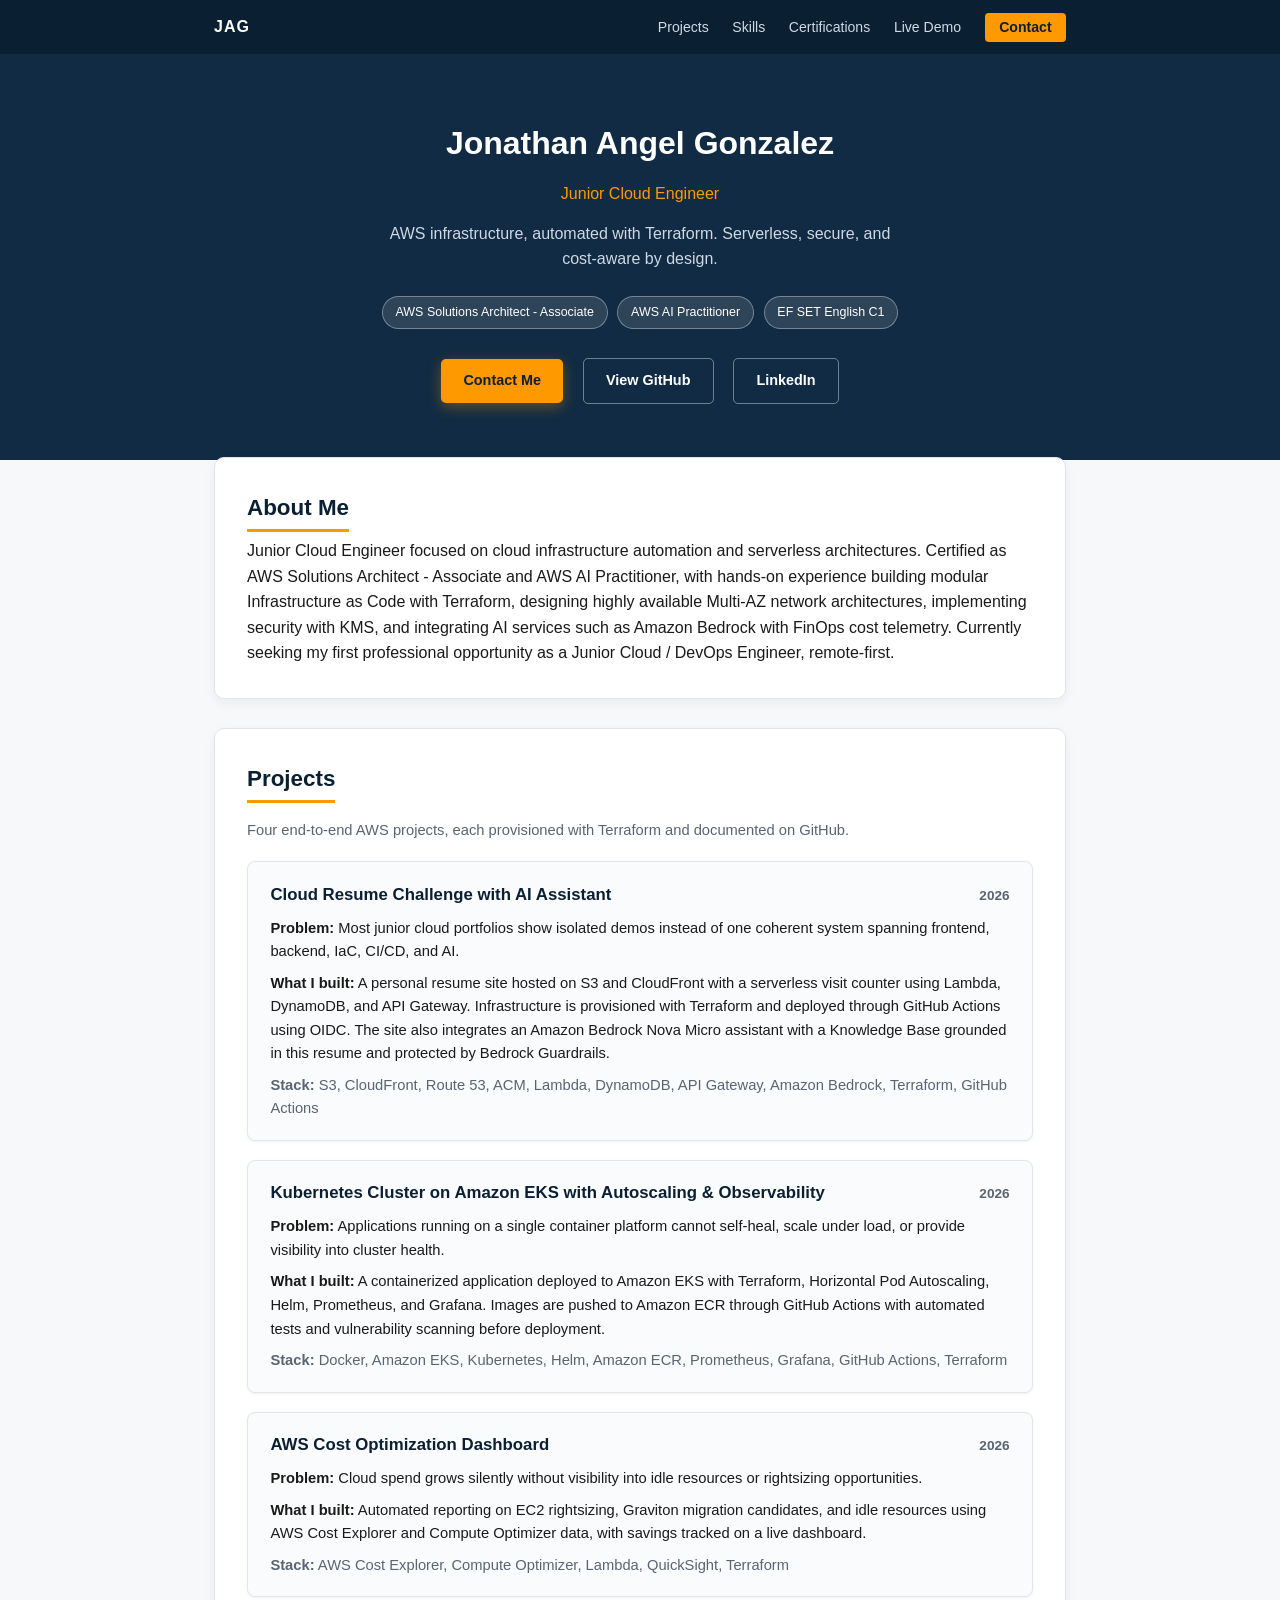
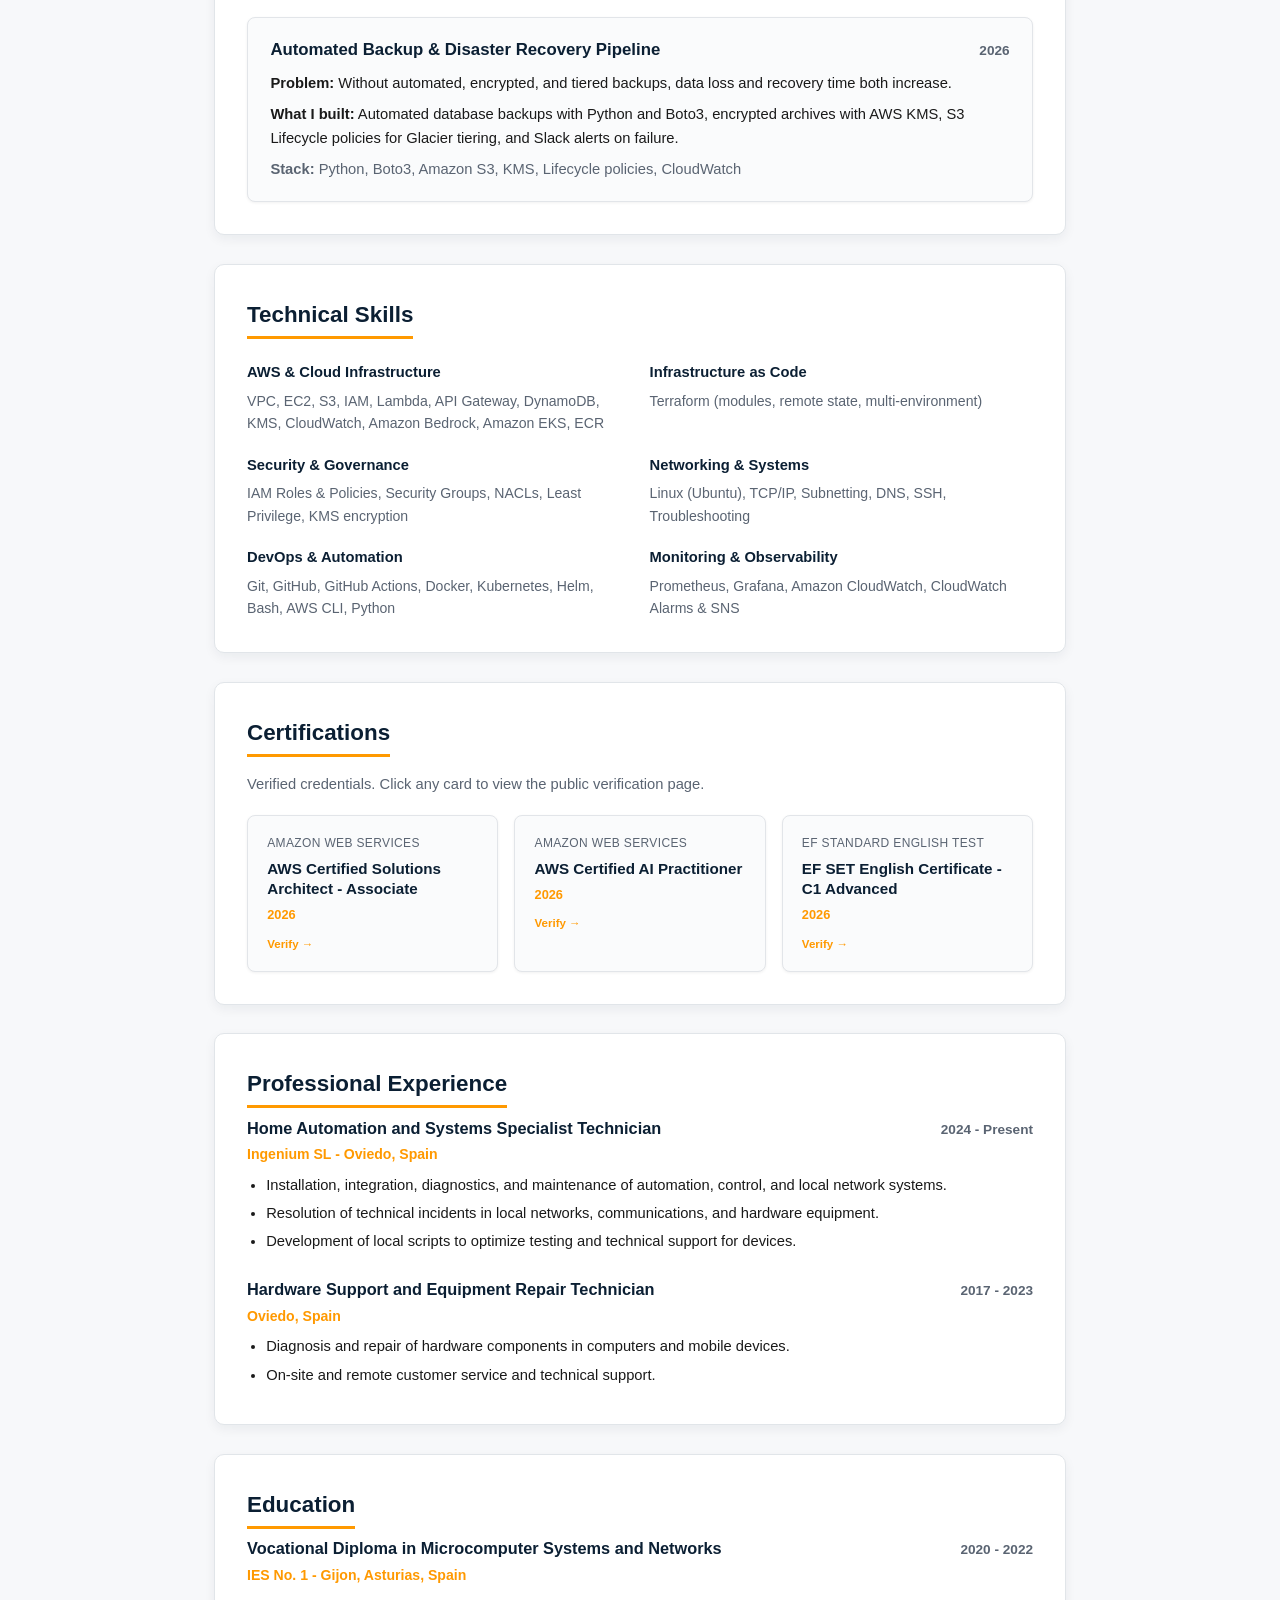
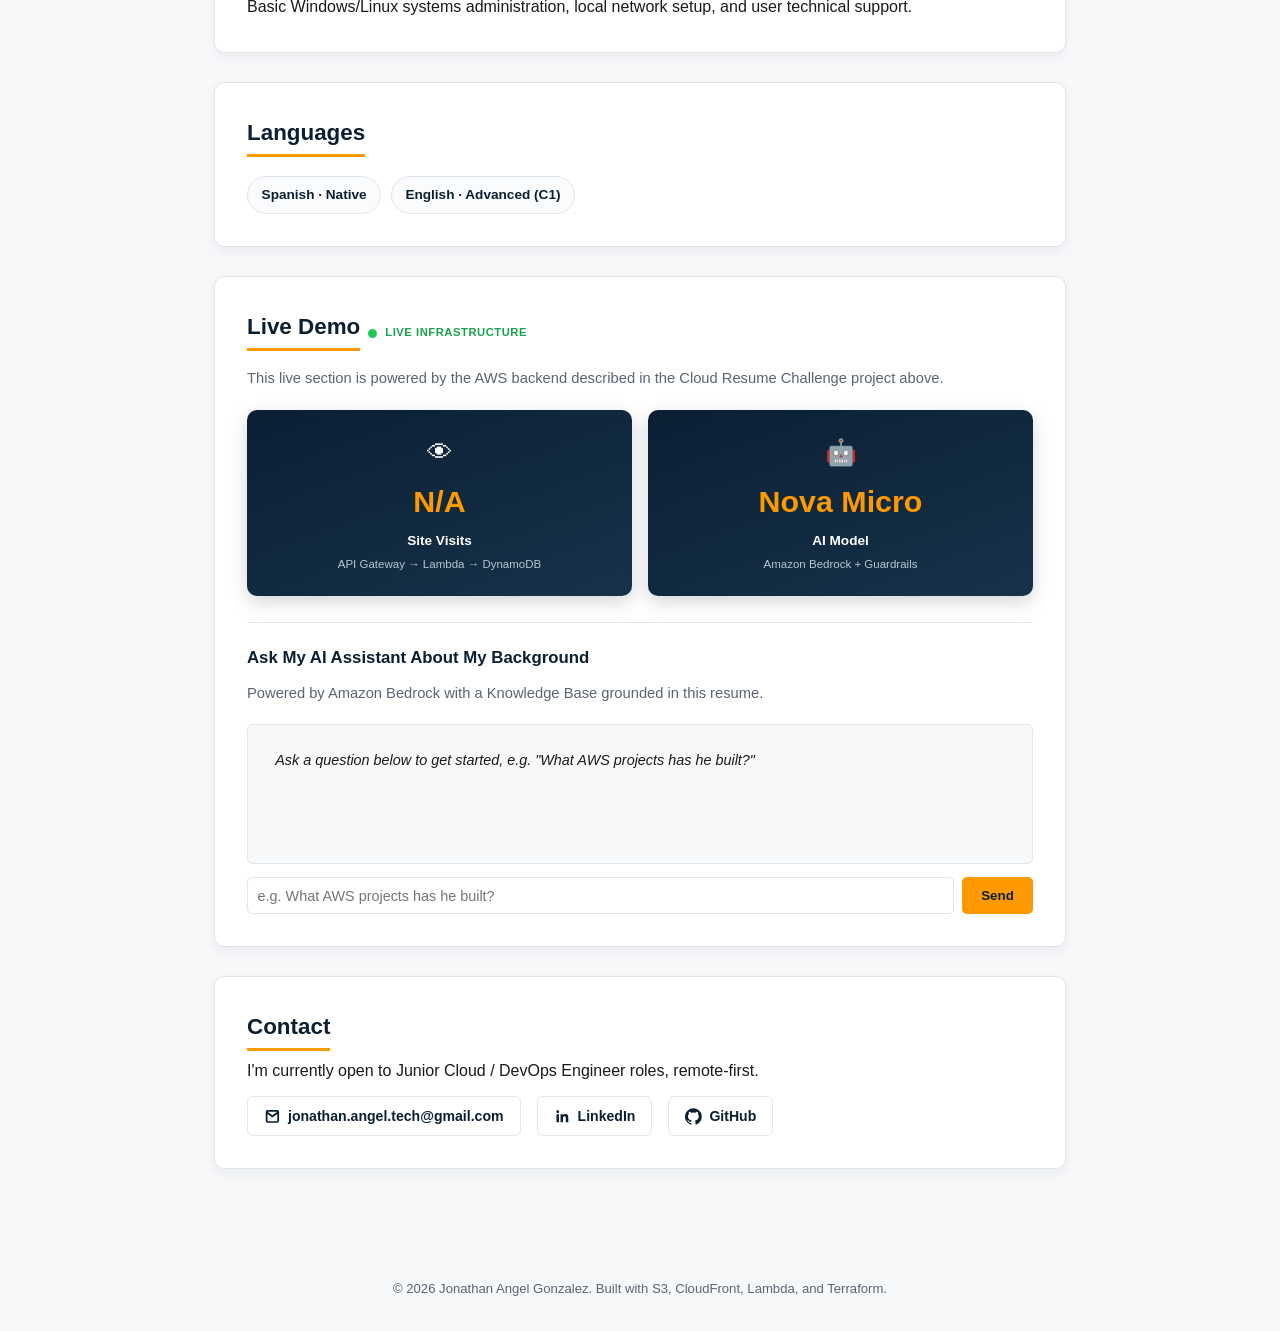
==== commit 9538e2e2: "feat: improve contact links" ====
--- a/docs/index.html
+++ b/docs/index.html
@@ -444,7 +444,14 @@
   <section id="contact">
     <h2>Contact</h2>
     <p>I'm currently open to Junior Cloud / DevOps Engineer roles, remote-first.</p>
-    <div class="contact-grid"><a href="mailto:jonathan.angel.tech@gmail.com">jonathan.angel.tech@gmail.com</a><a
+    <div class="contact-grid"><a href="mailto:jonathan.angel.tech@gmail.com" class="contact-badge">
+  <svg class="contact-icon" viewBox="0 0 24 24" aria-hidden="true">
+    <path d="M2.5 5.5A2.5 2.5 0 0 1 5 3h14a2.5 2.5 0 0 1 2.5 2.5v13A2.5 2.5 0 0 1 19 21H5a2.5 2.5 0 0 1-2.5-2.5v-13zm2.5 0 7 5 7-5H5zm14 13V8.6l-6.42 4.58a1 1 0 0 1-1.16 0L5 8.6v9.9c0 .28.22.5.5.5h13c.28 0 .5-.22.5-.5z"/>
+  </svg>
+  jonathan.angel.tech@gmail.com
+</a>
+
+  <a
   href="https://linkedin.com/in/jonathan-angel-gonzalez-0543b441a"
   target="_blank"
   rel="noopener noreferrer"
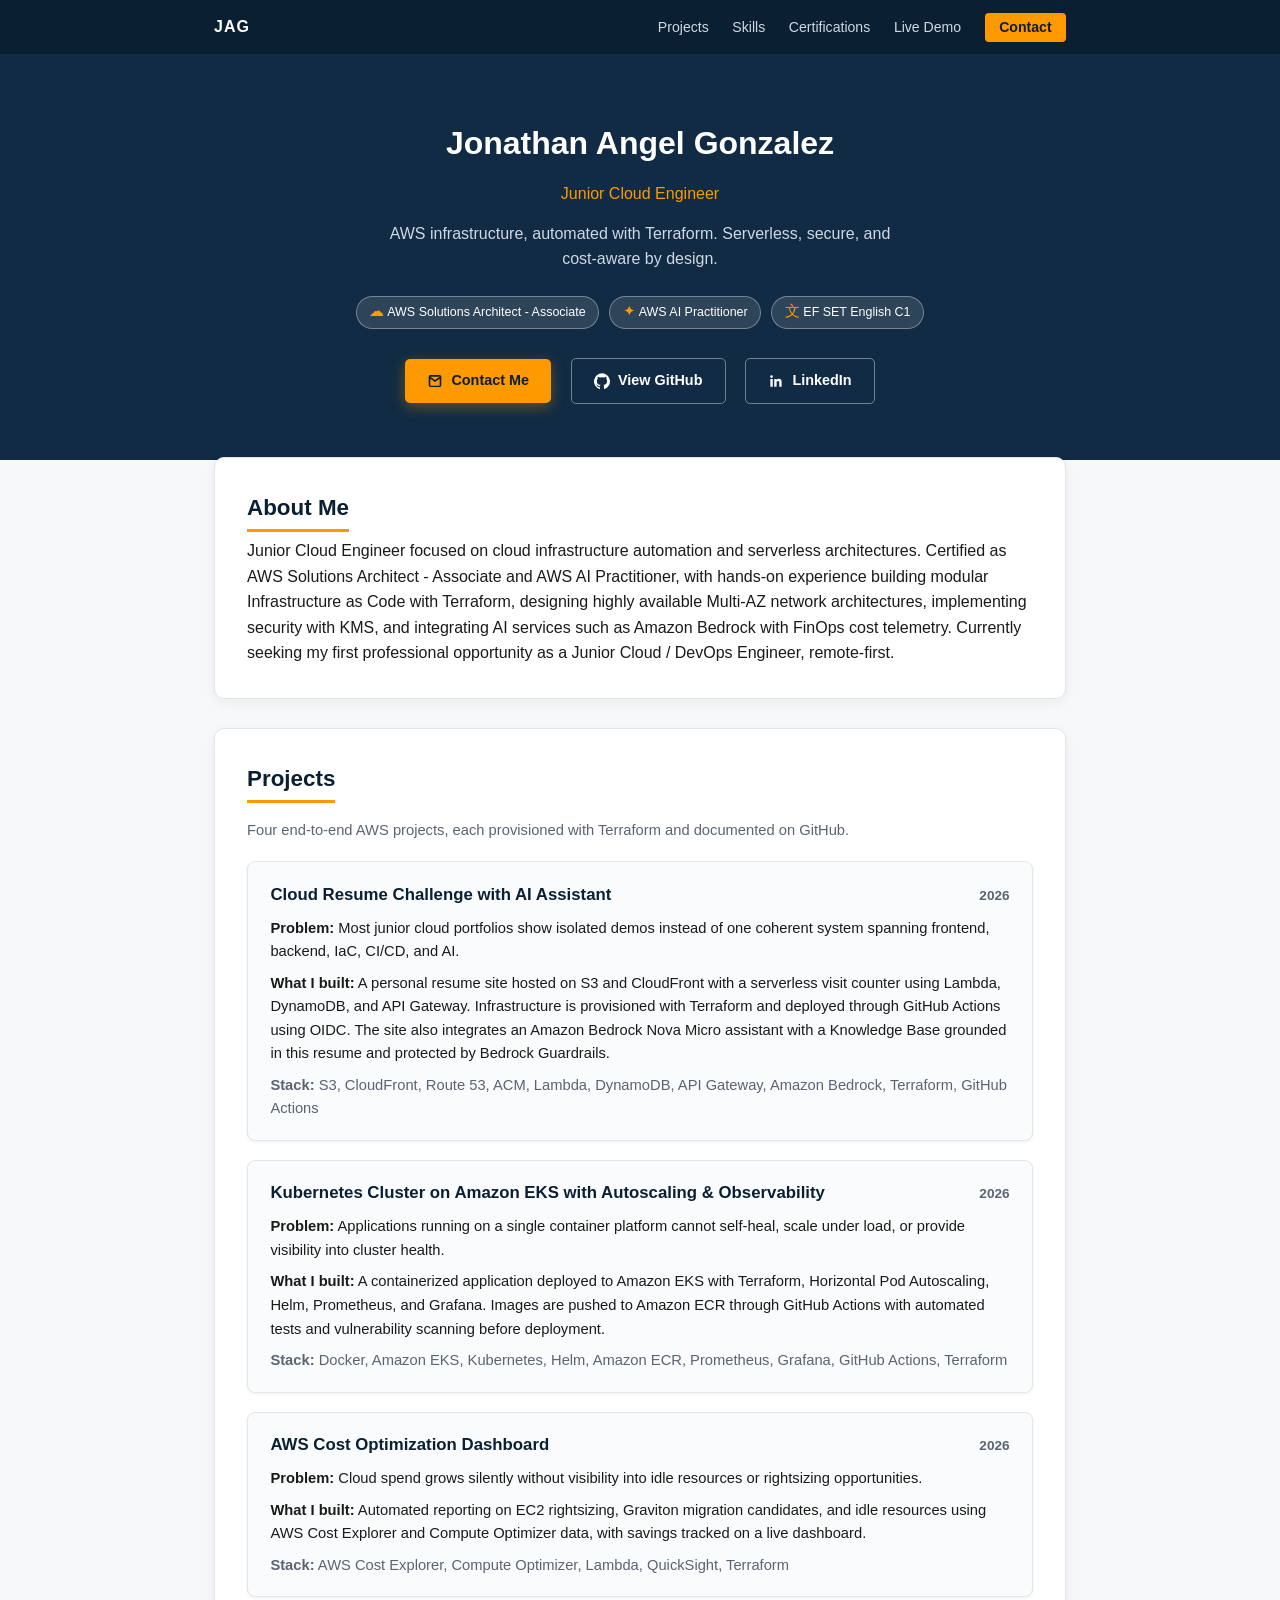
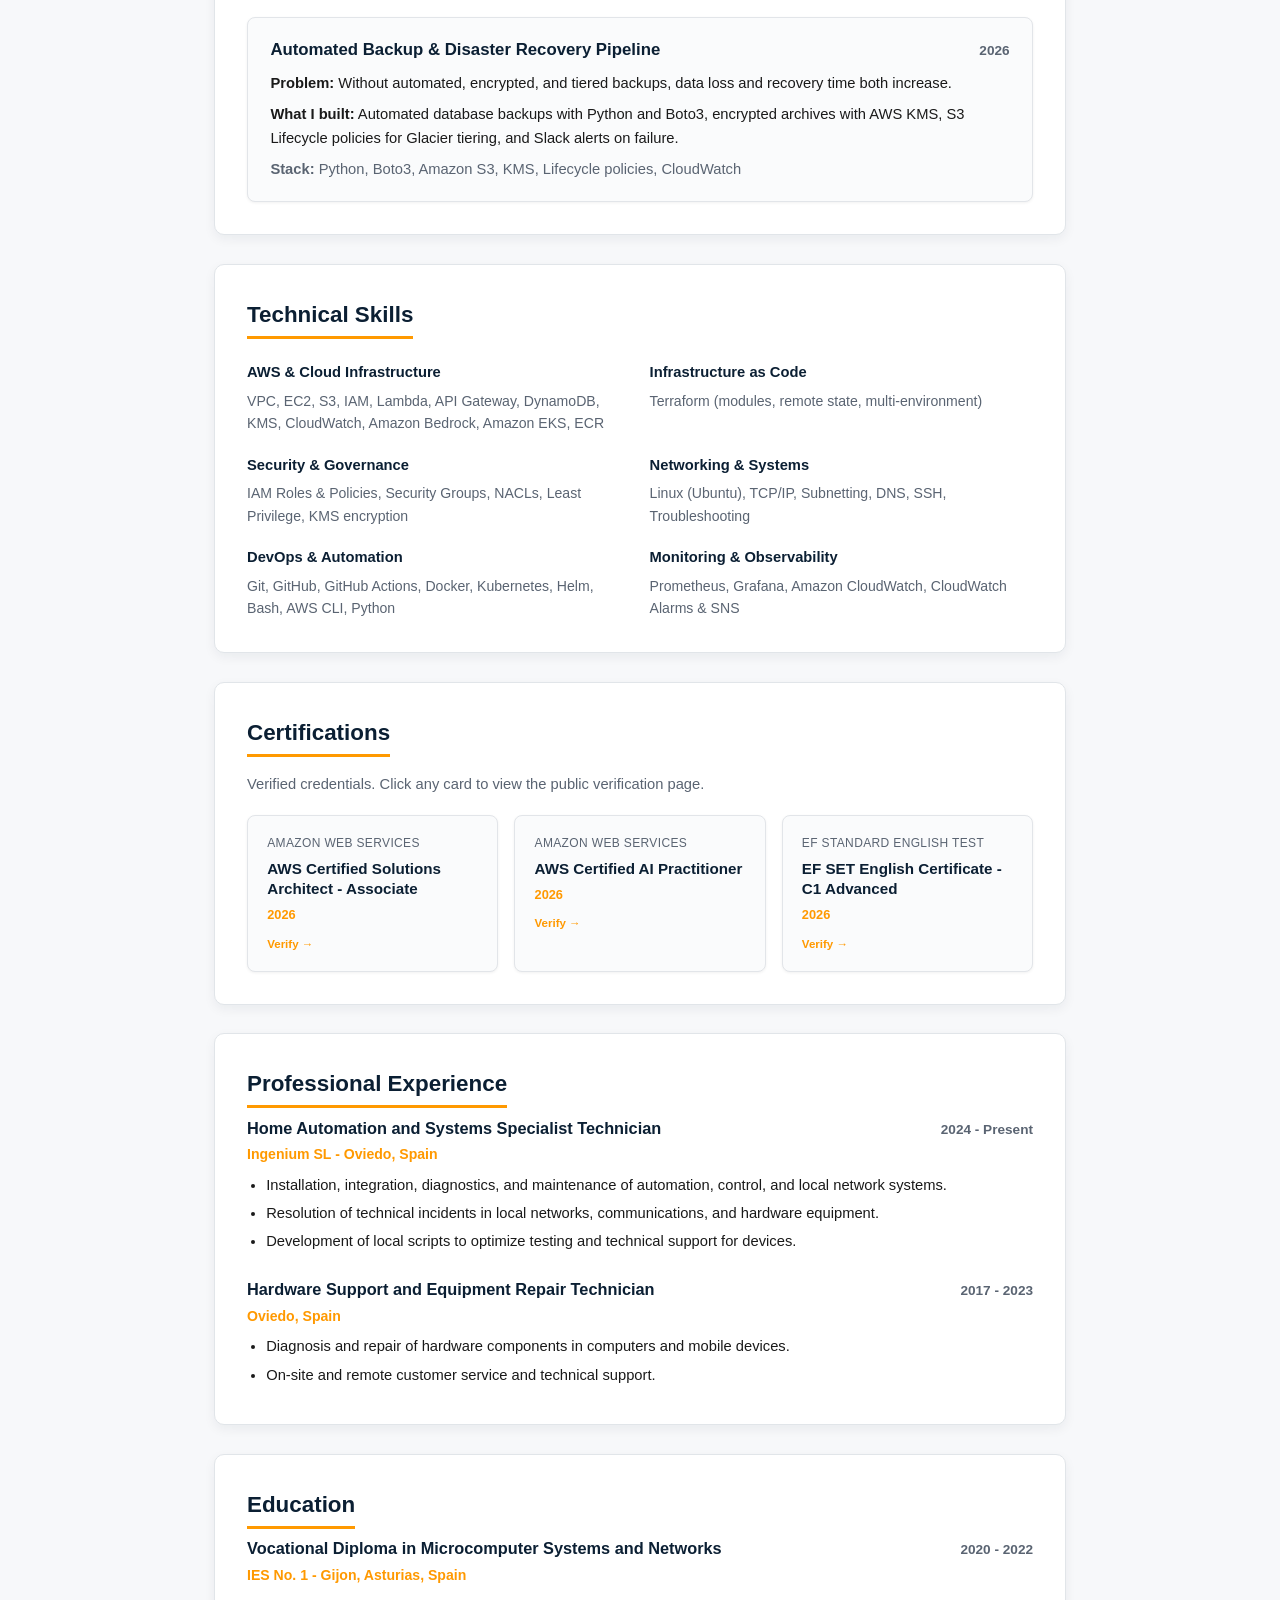
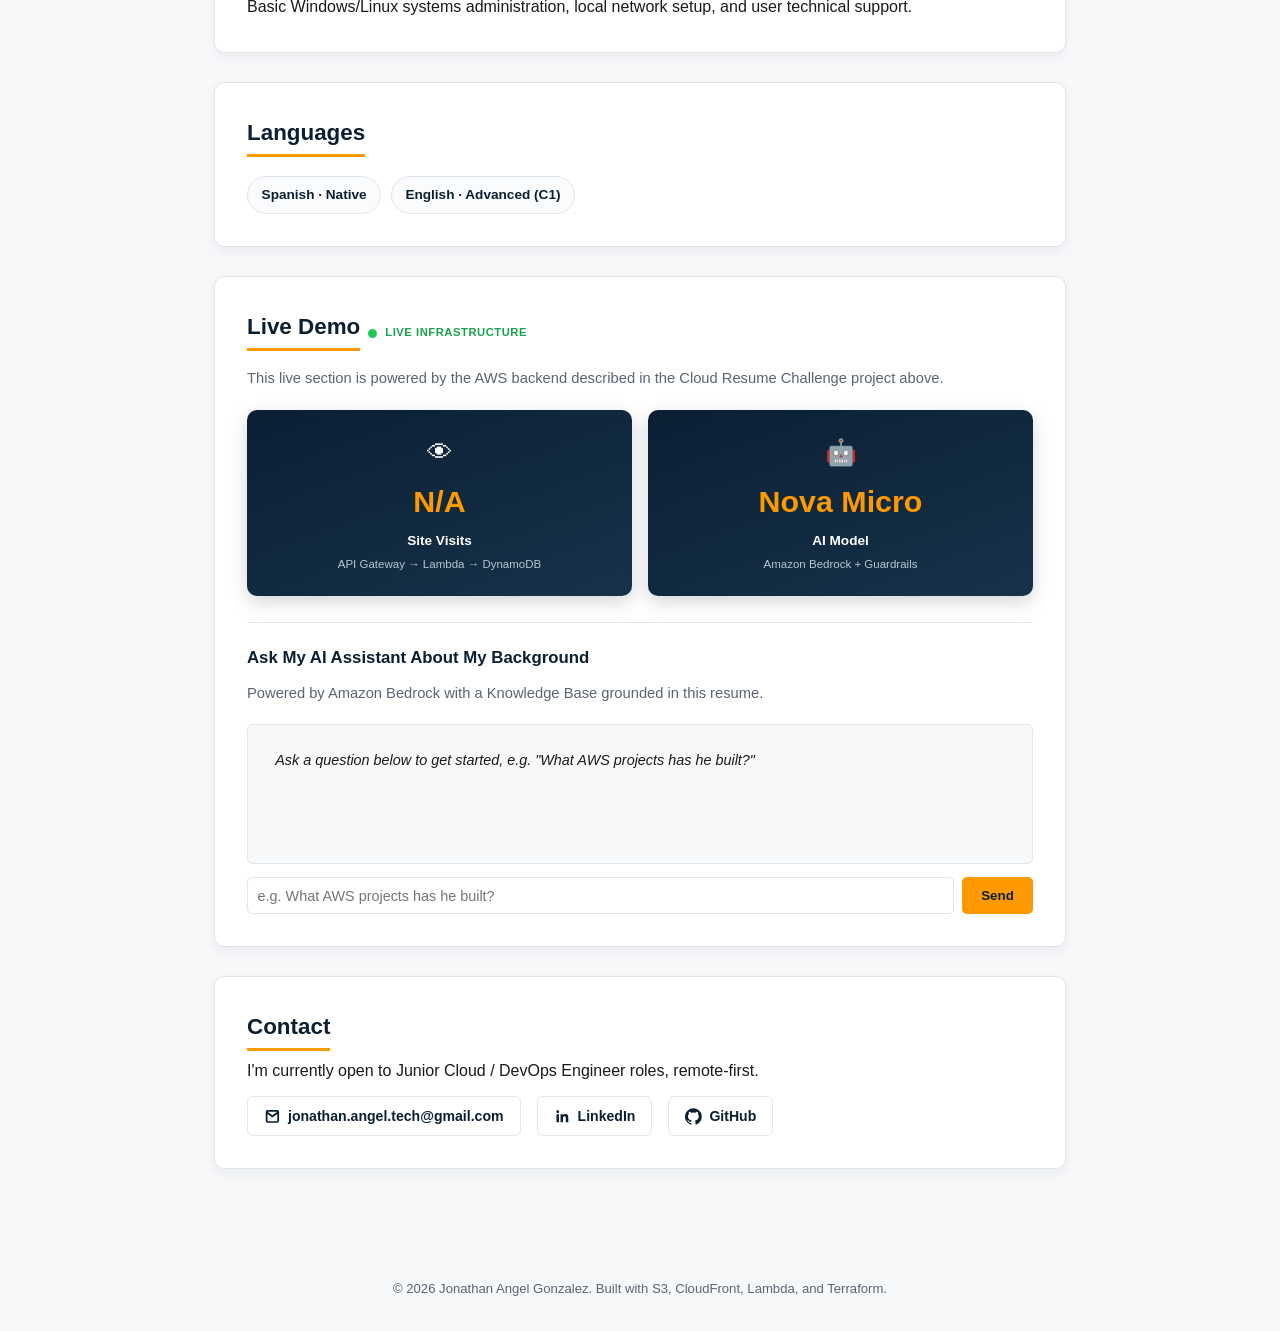
==== commit b4a32807: "feat: add icons to hero buttons" ====
--- a/docs/index.html
+++ b/docs/index.html
@@ -125,6 +125,21 @@
   display: none !important;
 }
 
+.hero-links .btn {
+  display: inline-flex;
+  align-items: center;
+  justify-content: center;
+  gap: 0.5rem;
+}
+
+.hero-icon {
+  width: 1rem;
+  height: 1rem;
+  fill: currentColor;
+  flex-shrink: 0;
+}
+
+
 main {
   max-width: 900px;
   margin: -2rem auto 0 !important;
@@ -146,6 +161,13 @@
   transition: background 0.2s ease;
 }
 .badge:hover { background: rgba(255,255,255,0.25); }
+
+.badge-icon {
+  font-size: 0.95rem;
+  line-height: 1;
+  color: var(--orange);
+}
+
 .badge:focus-visible {
   outline: 2px solid #fff;
   outline-offset: 2px;
@@ -344,15 +366,56 @@
   <p class="hero-role">Junior Cloud Engineer</p>
   <p class="hero-tagline">AWS infrastructure, automated with Terraform. Serverless, secure, and cost-aware by design.</p>
   <div class="hero-badges">
-    <a href="https://www.credly.com/badges/acb43683-5fc4-49c8-821f-7a49d90f2c74" target="_blank" rel="noopener noreferrer" class="badge">AWS Solutions Architect - Associate</a>
-    <a href="https://www.credly.com/badges/4bea0010-dd3b-4433-be2c-d2b46f1915d0" target="_blank" rel="noopener noreferrer" class="badge">AWS AI Practitioner</a>
-    <a href="http://cert.efset.org/wkopgM" target="_blank" rel="noopener noreferrer" class="badge">EF SET English C1</a>
-  </div>
+  <a
+    href="https://www.credly.com/badges/acb43683-5fc4-49c8-821f-7a49d90f2c74"
+    target="_blank"
+    rel="noopener noreferrer"
+    class="badge">
+    <span class="badge-icon" aria-hidden="true">☁</span>
+    AWS Solutions Architect - Associate
+  </a>
+
+  <a
+    href="https://www.credly.com/badges/4bea0010-dd3b-4433-be2c-d2b46f1915d0"
+    target="_blank"
+    rel="noopener noreferrer"
+    class="badge">
+    <span class="badge-icon" aria-hidden="true">✦</span>
+    AWS AI Practitioner
+  </a>
+
+  <a
+    href="http://cert.efset.org/wkopgM"
+    target="_blank"
+    rel="noopener noreferrer"
+    class="badge">
+    <span class="badge-icon" aria-hidden="true">文</span>
+    EF SET English C1
+  </a>
+</div>
+
   <div class="hero-links">
-    <a href="mailto:jonathan.angel.tech@gmail.com" class="btn btn-primary">Contact Me</a>
-    <a href="https://github.com/tatan461" target="_blank" rel="noopener noreferrer" class="btn btn-secondary">View GitHub</a>
-    <a href="https://linkedin.com/in/jonathan-angel-gonzalez-0543b441a" target="_blank" rel="noopener noreferrer" class="btn btn-secondary">LinkedIn</a>
-  </div>
+  <a href="mailto:jonathan.angel.tech@gmail.com" class="btn btn-primary">
+    <svg class="hero-icon" viewBox="0 0 24 24" aria-hidden="true">
+      <path d="M2.5 5.5A2.5 2.5 0 0 1 5 3h14a2.5 2.5 0 0 1 2.5 2.5v13A2.5 2.5 0 0 1 19 21H5a2.5 2.5 0 0 1-2.5-2.5v-13zm2.5 0 7 5 7-5H5zm14 13V8.6l-6.42 4.58a1 1 0 0 1-1.16 0L5 8.6v9.9c0 .28.22.5.5.5h13c.28 0 .5-.22.5-.5z"/>
+    </svg>
+    Contact Me
+  </a>
+
+  <a href="https://github.com/tatan461" target="_blank" rel="noopener noreferrer" class="btn btn-secondary">
+    <svg class="hero-icon" viewBox="0 0 24 24" aria-hidden="true">
+      <path d="M12 .5a12 12 0 0 0-3.79 23.39c.6.11.82-.26.82-.58v-2.03c-3.34.73-4.04-1.61-4.04-1.61-.55-1.39-1.34-1.76-1.34-1.76-1.09-.75.08-.74.08-.74 1.2.09 1.84 1.23 1.84 1.23 1.07 1.83 2.8 1.3 3.48.99.11-.77.42-1.3.76-1.6-2.67-.3-5.47-1.34-5.47-5.93 0-1.31.47-2.38 1.23-3.22-.12-.3-.53-1.52.12-3.17 0 0 1-.32 3.3 1.23a11.4 11.4 0 0 1 6 0c2.3-1.55 3.3-1.23 3.3-1.23.65 1.65.24 2.87.12 3.17.77.84 1.23 1.91 1.23 3.22 0 4.6-2.8 5.62-5.48 5.92.43.37.81 1.1.81 2.22v3.29c0 .32.22.7.83.58A12 12 0 0 0 12 .5z"/>
+    </svg>
+    View GitHub
+  </a>
+
+  <a href="https://linkedin.com/in/jonathan-angel-gonzalez-0543b441a" target="_blank" rel="noopener noreferrer" class="btn btn-secondary">
+    <svg class="hero-icon" viewBox="0 0 24 24" aria-hidden="true">
+      <path d="M20.45 20.45h-3.56v-5.57c0-1.33-.03-3.04-1.85-3.04-1.85 0-2.13 1.45-2.13 2.94v5.67H9.35V9h3.42v1.56h.05c.48-.9 1.64-1.85 3.37-1.85 3.6 0 4.26 2.37 4.26 5.46v6.28zM5.34 7.43a2.07 2.07 0 1 1 0-4.14 2.07 2.07 0 0 1 0 4.14zM3.56 20.45h3.56V9H3.56v11.45z"/>
+    </svg>
+    LinkedIn
+  </a>
+</div>
 </header>
 
 <main>
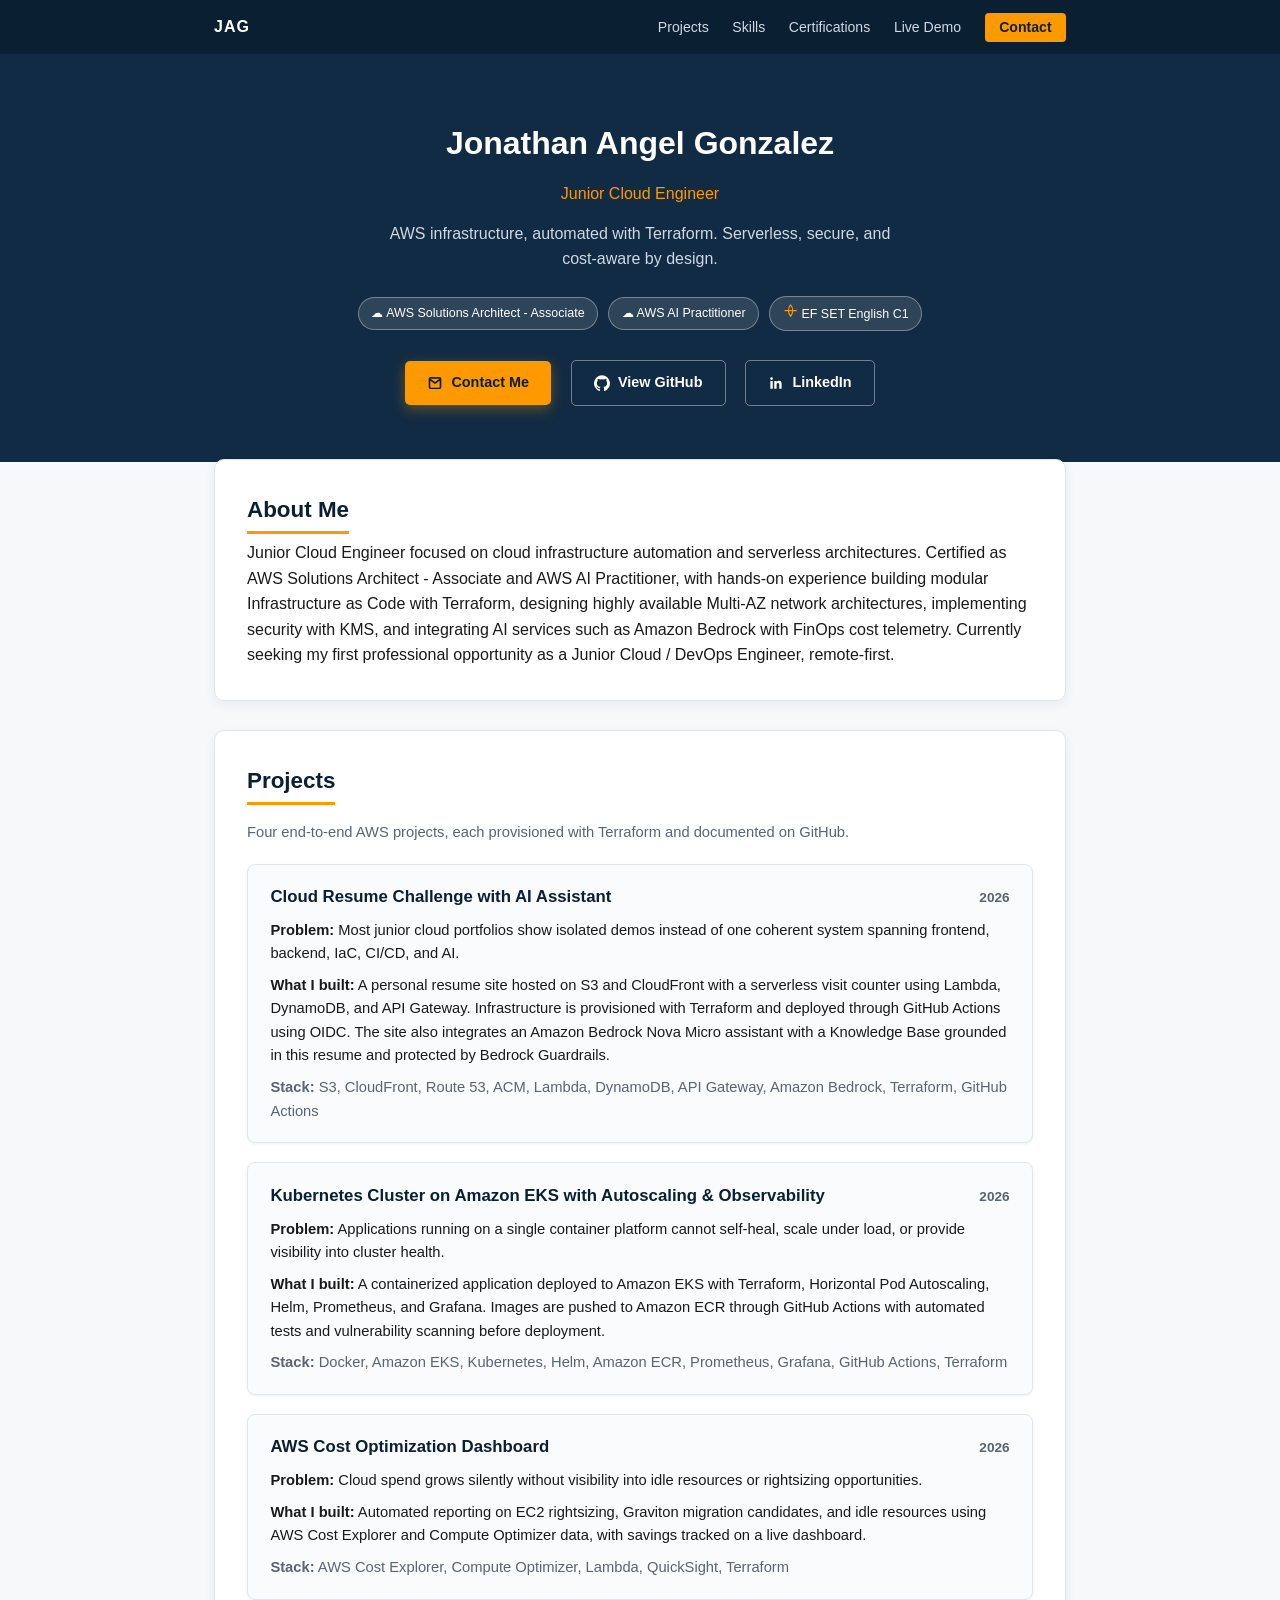
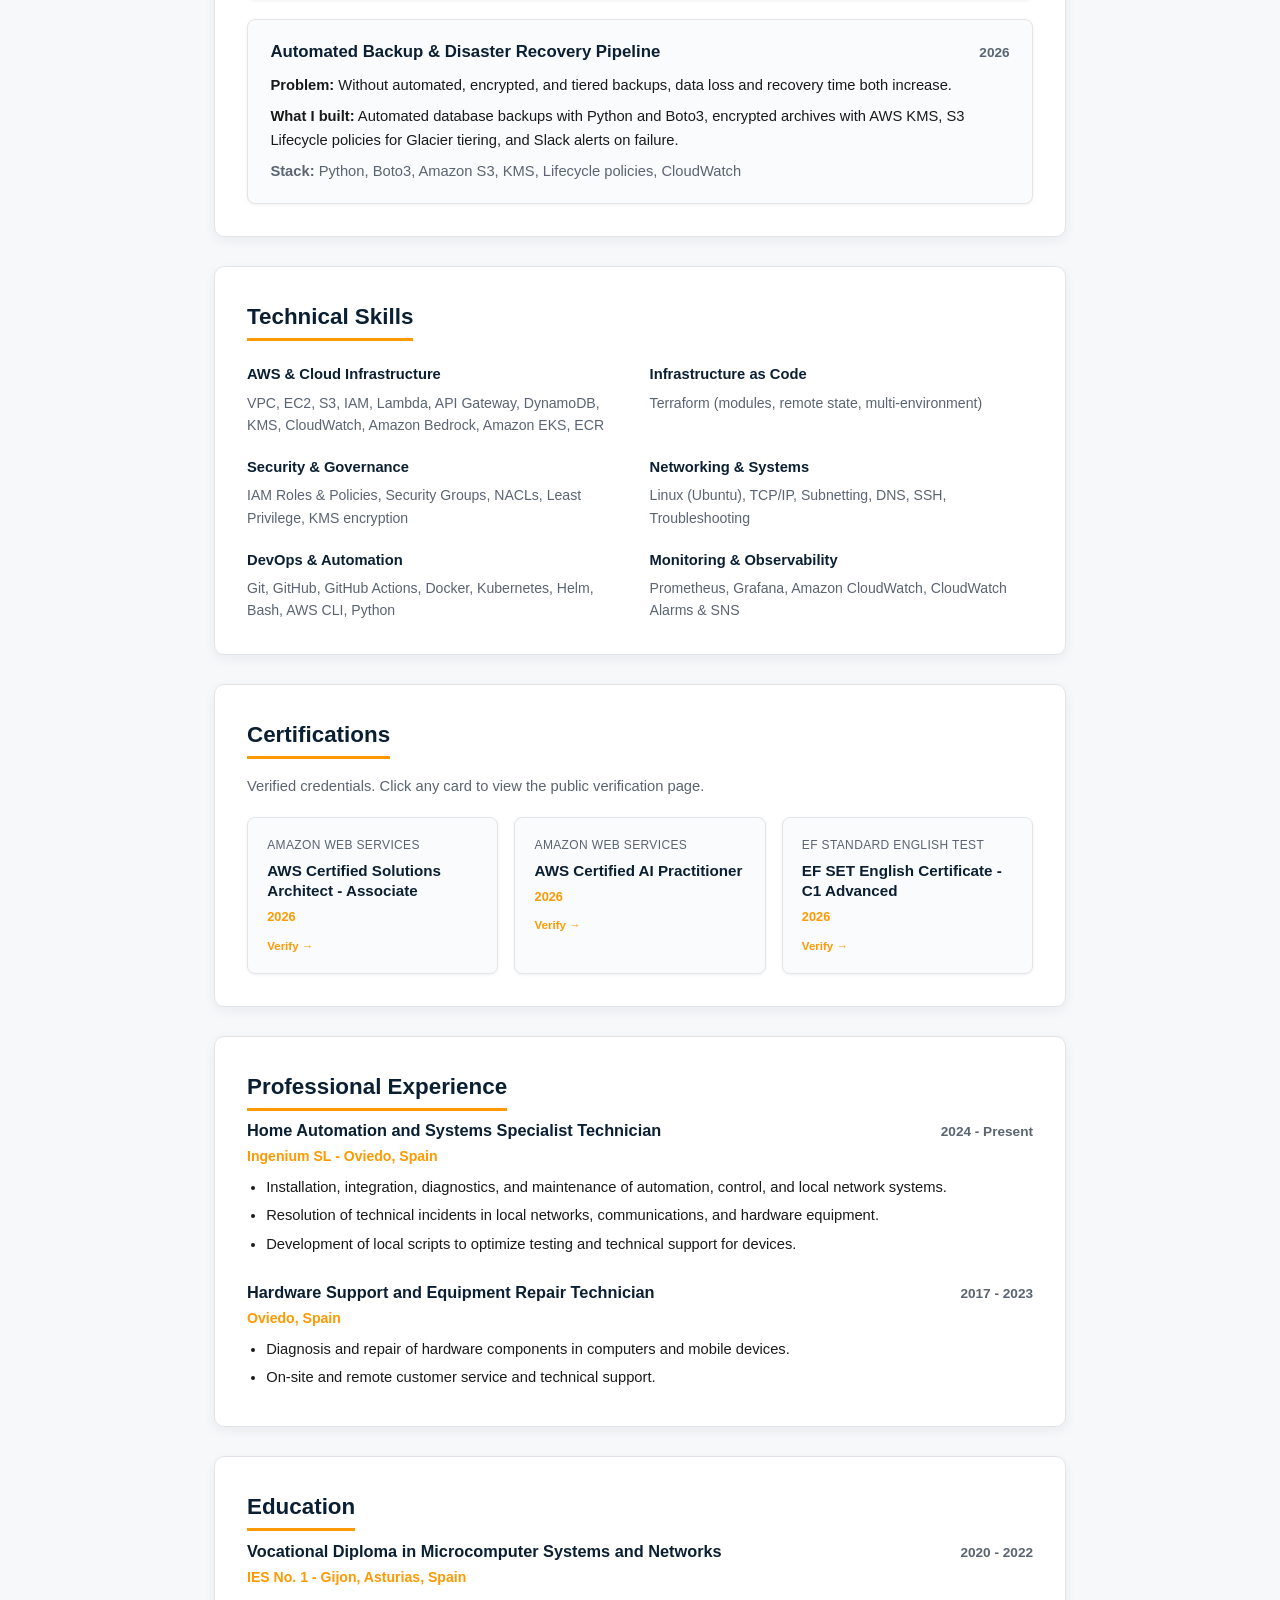
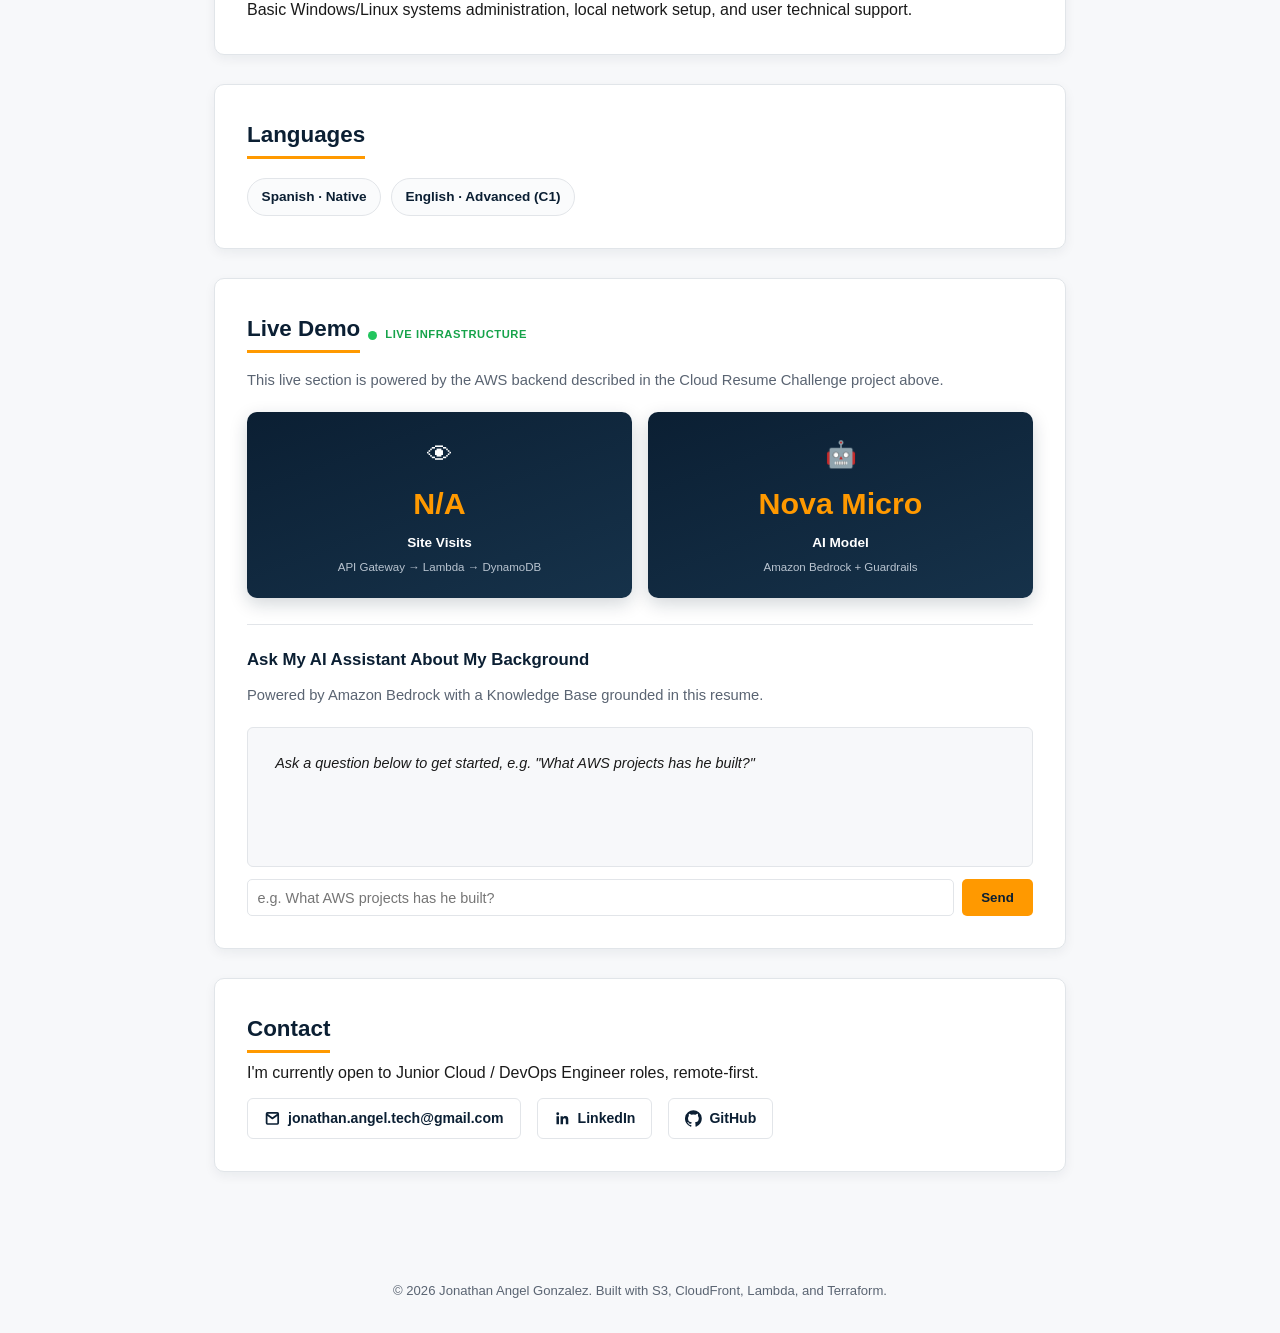
==== commit dddee20f: "feat: improve portfolio badges and contact buttons" ====
--- a/docs/index.html
+++ b/docs/index.html
@@ -163,9 +163,14 @@
 .badge:hover { background: rgba(255,255,255,0.25); }
 
 .badge-icon {
-  font-size: 0.95rem;
-  line-height: 1;
-  color: var(--orange);
+  width: 0.95rem;
+  height: 0.95rem;
+  fill: none;
+  stroke: var(--orange);
+  stroke-width: 1.8;
+  stroke-linecap: round;
+  stroke-linejoin: round;
+  flex-shrink: 0;
 }
 
 .badge:focus-visible {
@@ -380,18 +385,22 @@
     target="_blank"
     rel="noopener noreferrer"
     class="badge">
-    <span class="badge-icon" aria-hidden="true">✦</span>
+    <span class="badge-icon" aria-hidden="true">☁</span>
     AWS AI Practitioner
   </a>
 
   <a
-    href="http://cert.efset.org/wkopgM"
-    target="_blank"
-    rel="noopener noreferrer"
-    class="badge">
-    <span class="badge-icon" aria-hidden="true">文</span>
-    EF SET English C1
-  </a>
+  href="http://cert.efset.org/wkopgM"
+  target="_blank"
+  rel="noopener noreferrer"
+  class="badge">
+  <svg class="badge-icon" viewBox="0 0 24 24" aria-hidden="true">
+    ircle cx="12" cy="12" r="9"></circle>
+    <path d="M3 12h18"></path>
+    <path d="M12 3c2.2 2.4 3.4 5.4 3.4 9s-1.2 6.6-3.4 9c-2.2-2.4-3.4-5.4-3.4-9S9.8 5.4 12 3z"></path>
+  </svg>
+  EF SET English C1
+</a>
 </div>
 
   <div class="hero-links">
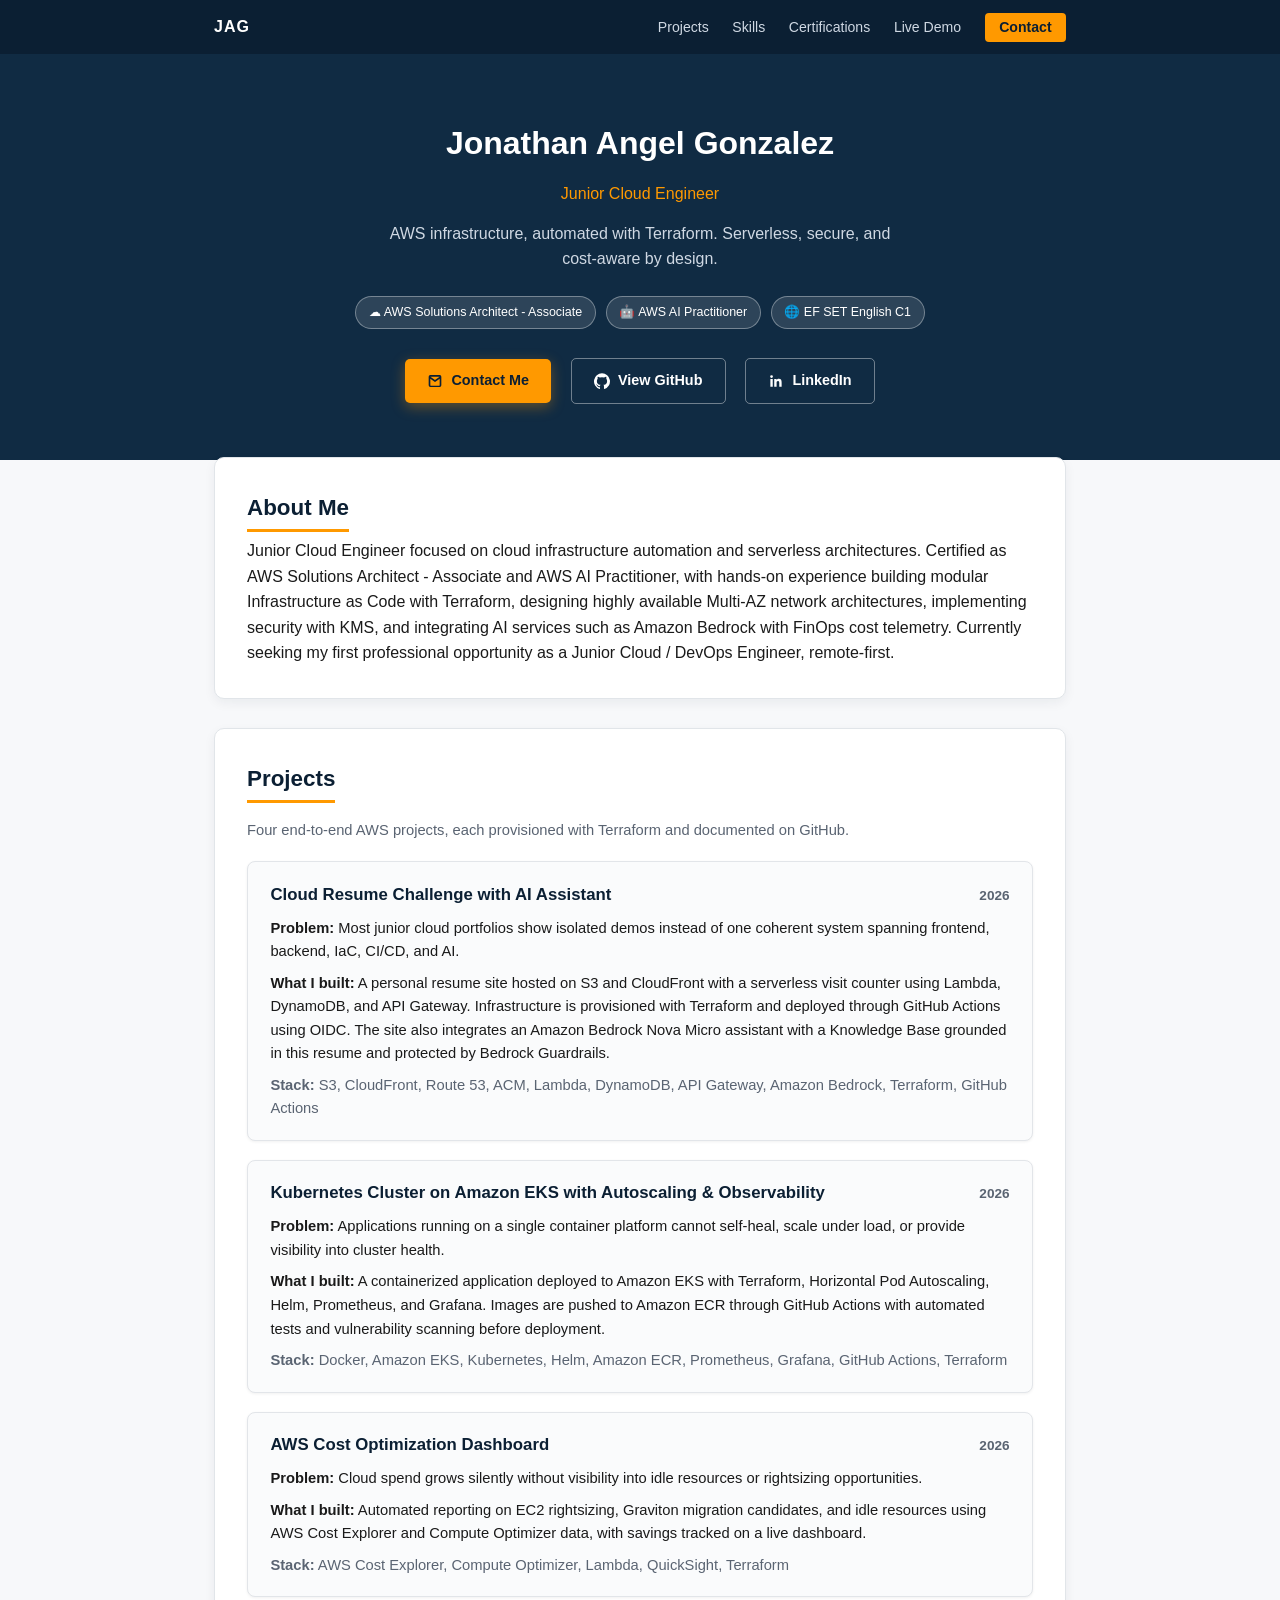
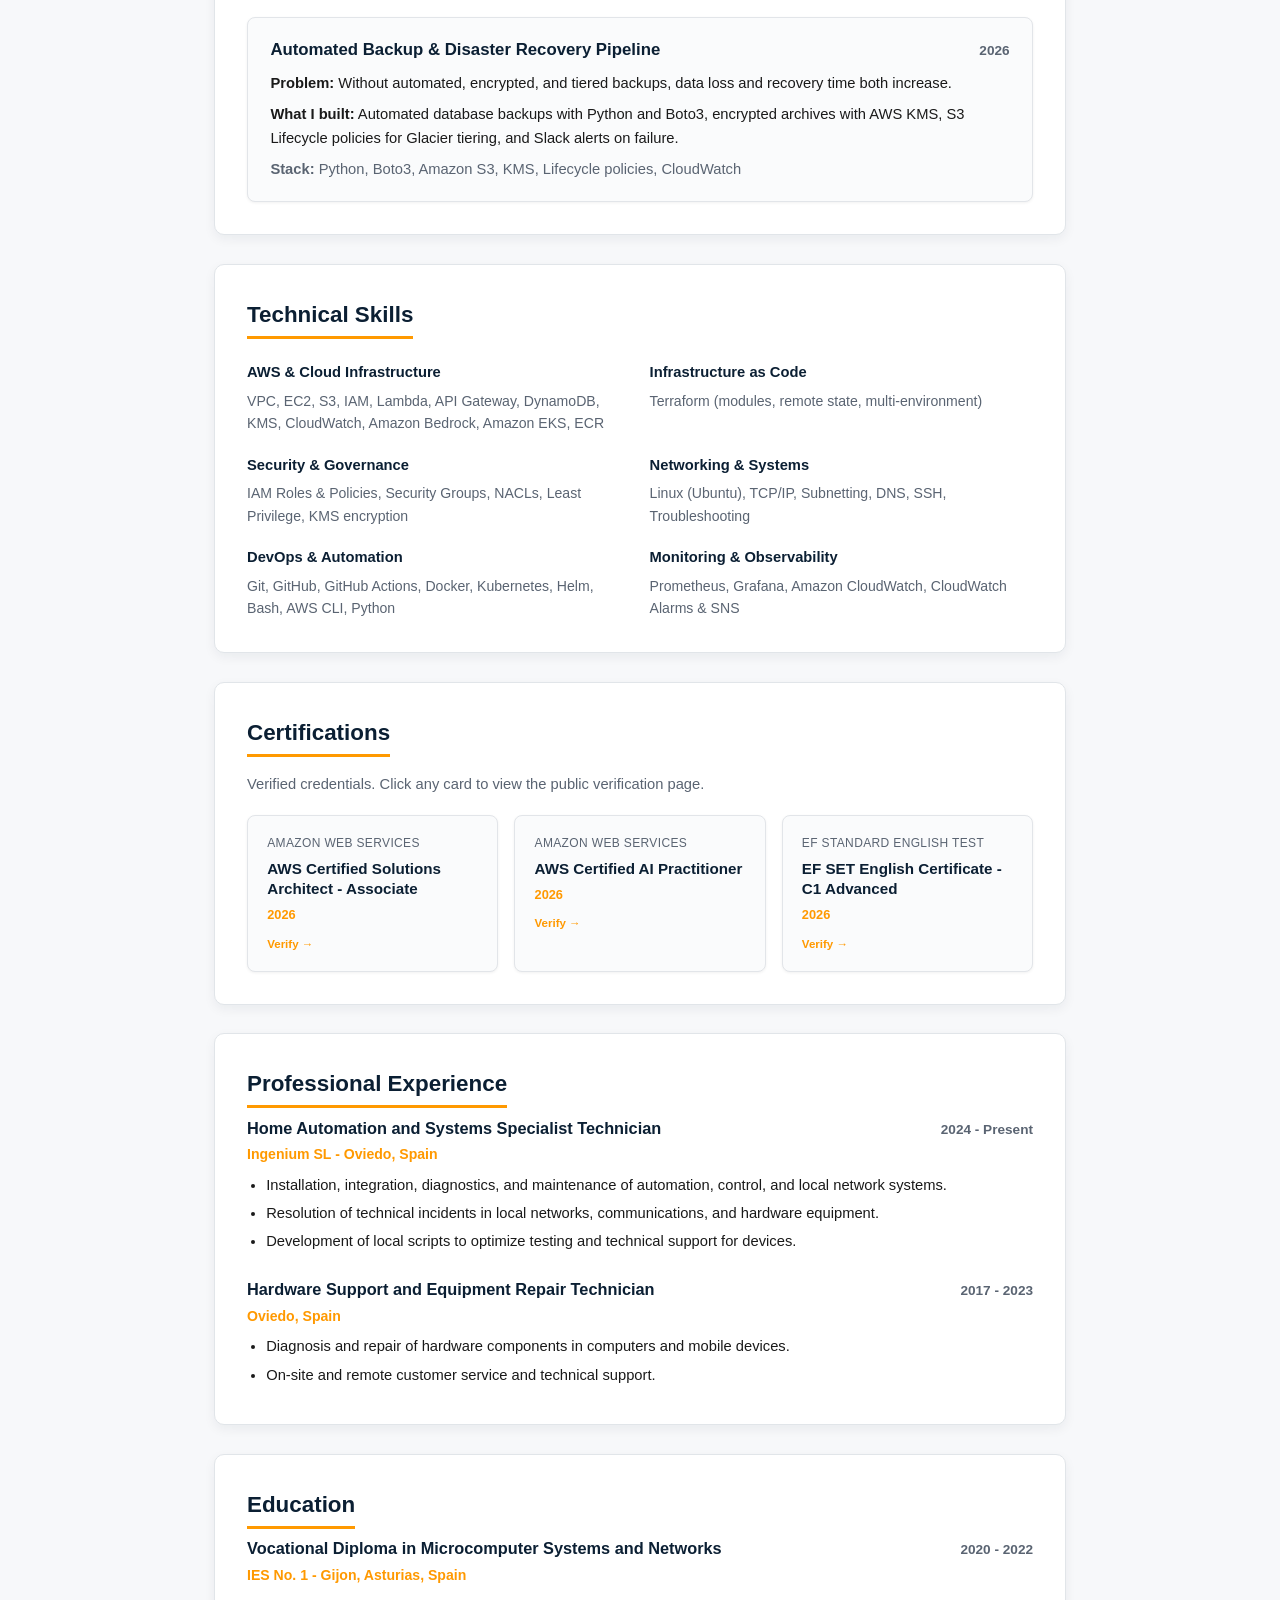
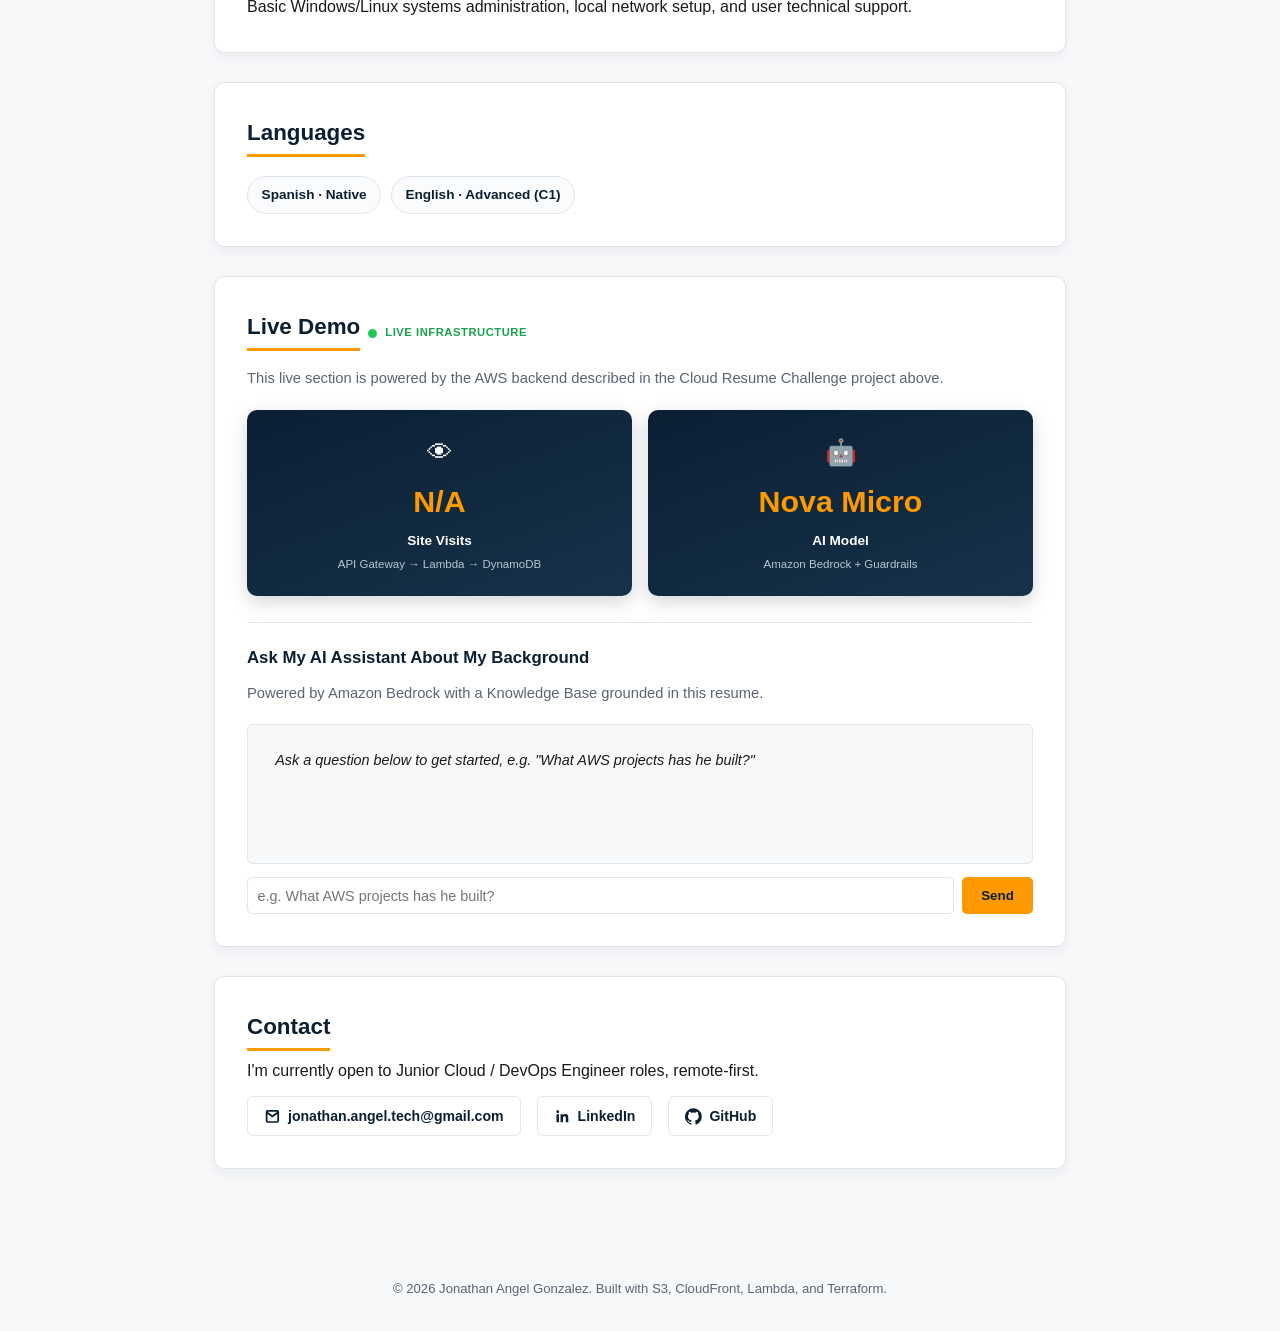
==== commit 7f680608: "style: refine certification badge icons" ====
--- a/docs/index.html
+++ b/docs/index.html
@@ -385,7 +385,7 @@
     target="_blank"
     rel="noopener noreferrer"
     class="badge">
-    <span class="badge-icon" aria-hidden="true">☁</span>
+    <span class="badge-icon" aria-hidden="true">🤖</span>
     AWS AI Practitioner
   </a>
 
@@ -394,11 +394,7 @@
   target="_blank"
   rel="noopener noreferrer"
   class="badge">
-  <svg class="badge-icon" viewBox="0 0 24 24" aria-hidden="true">
-    ircle cx="12" cy="12" r="9"></circle>
-    <path d="M3 12h18"></path>
-    <path d="M12 3c2.2 2.4 3.4 5.4 3.4 9s-1.2 6.6-3.4 9c-2.2-2.4-3.4-5.4-3.4-9S9.8 5.4 12 3z"></path>
-  </svg>
+    <span class="badge-icon" aria-hidden="true">🌐</span >
   EF SET English C1
 </a>
 </div>
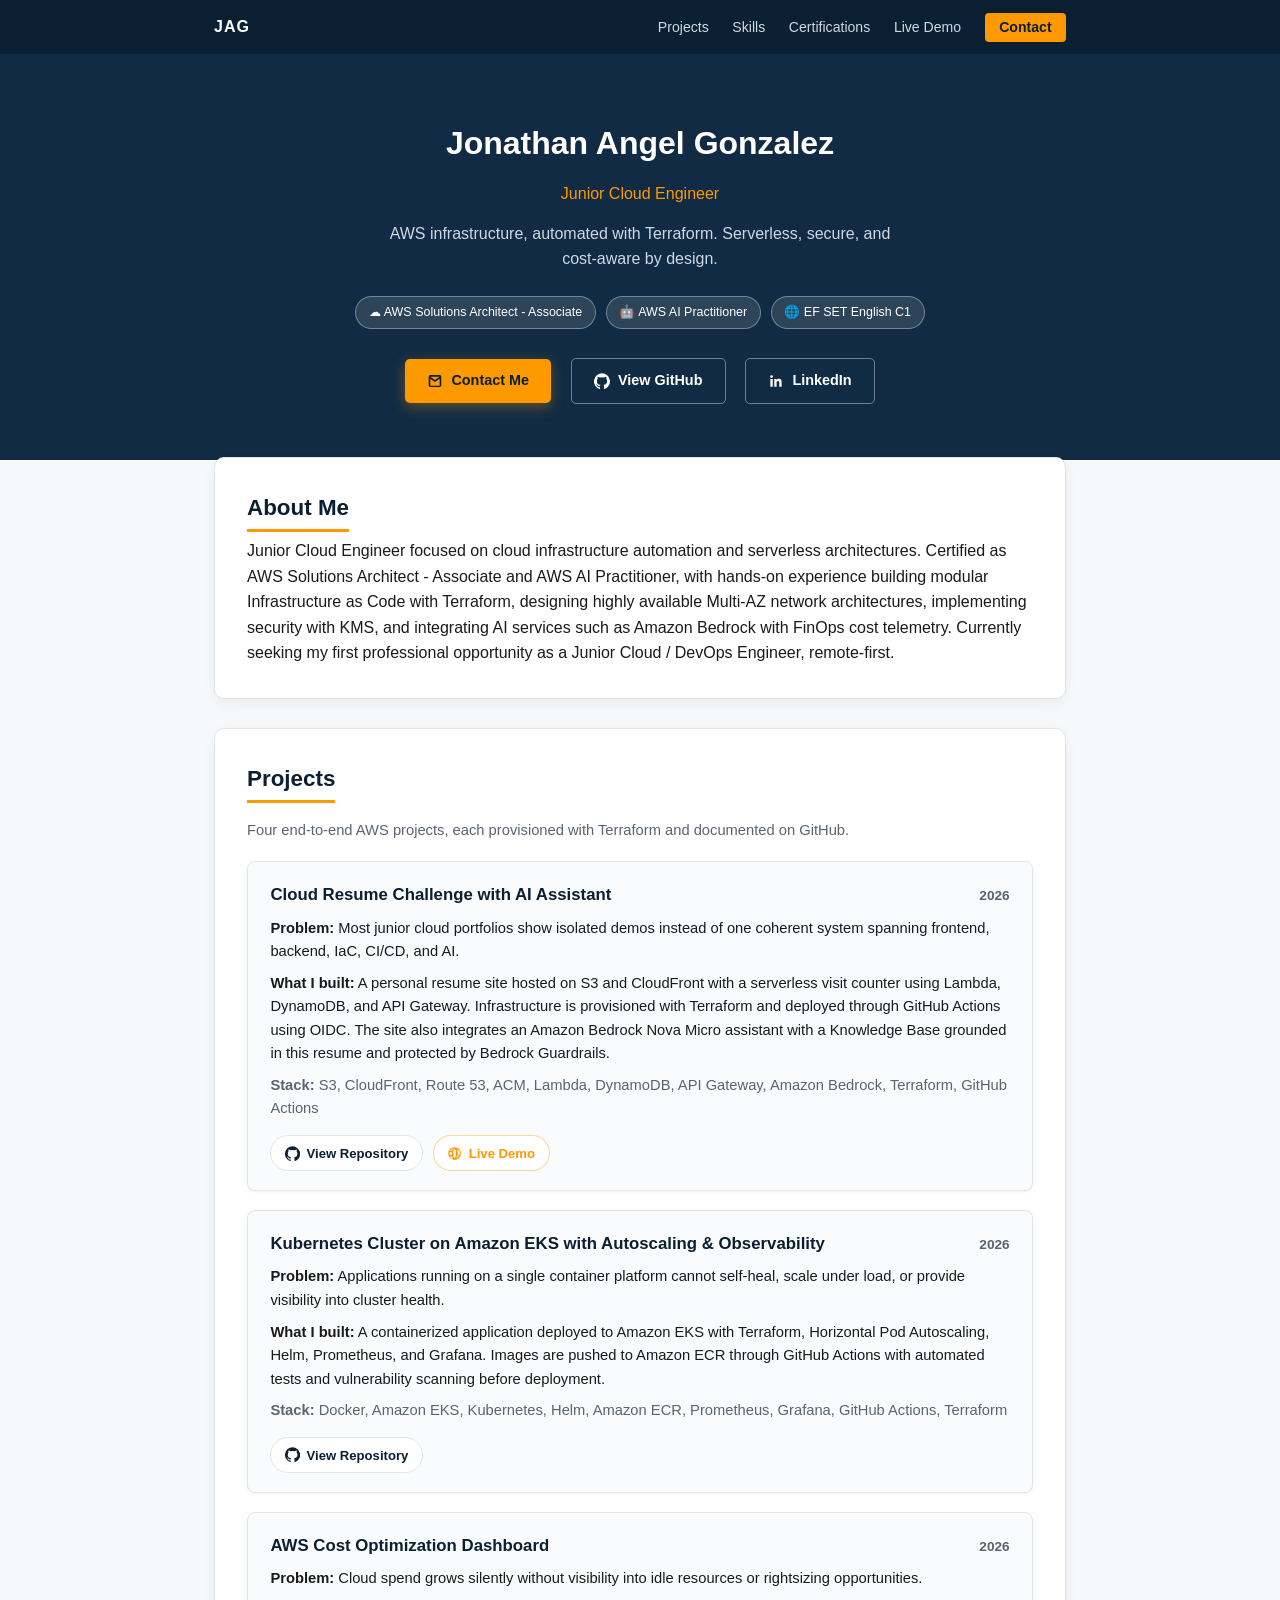
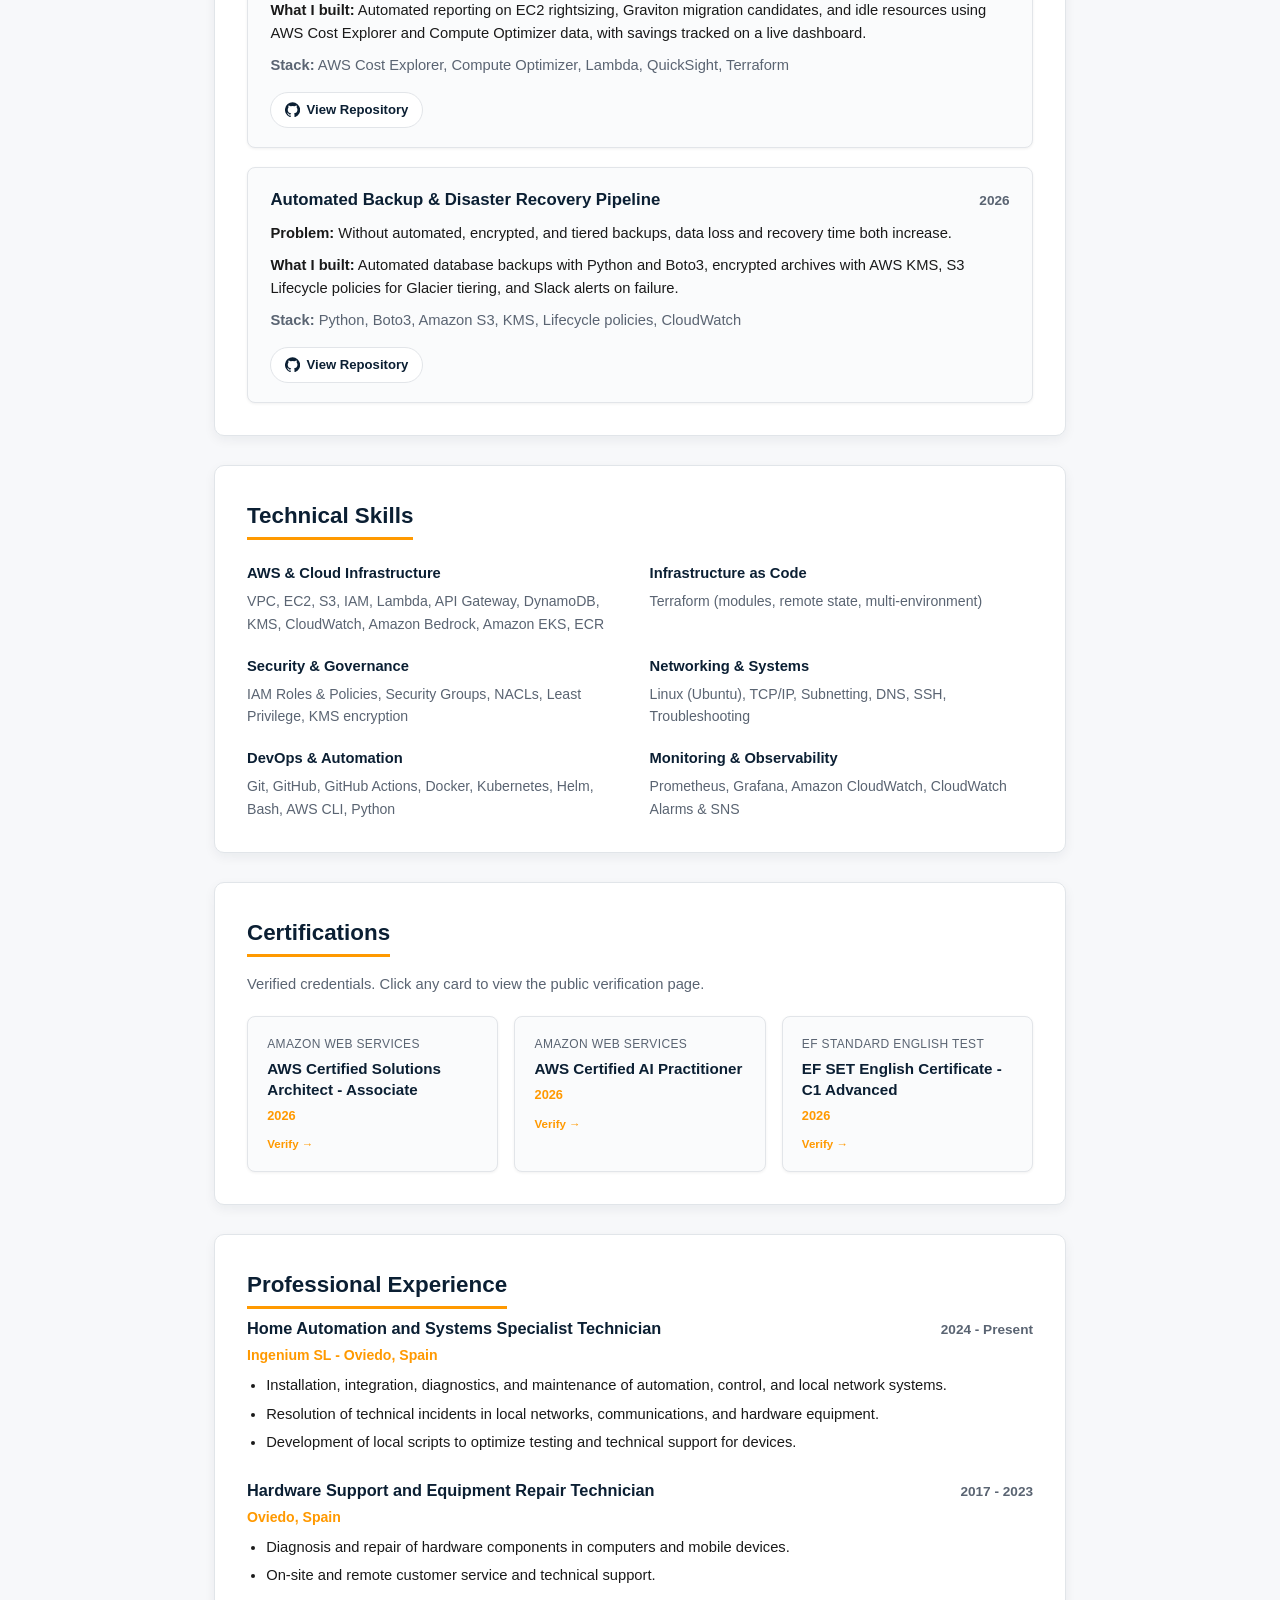
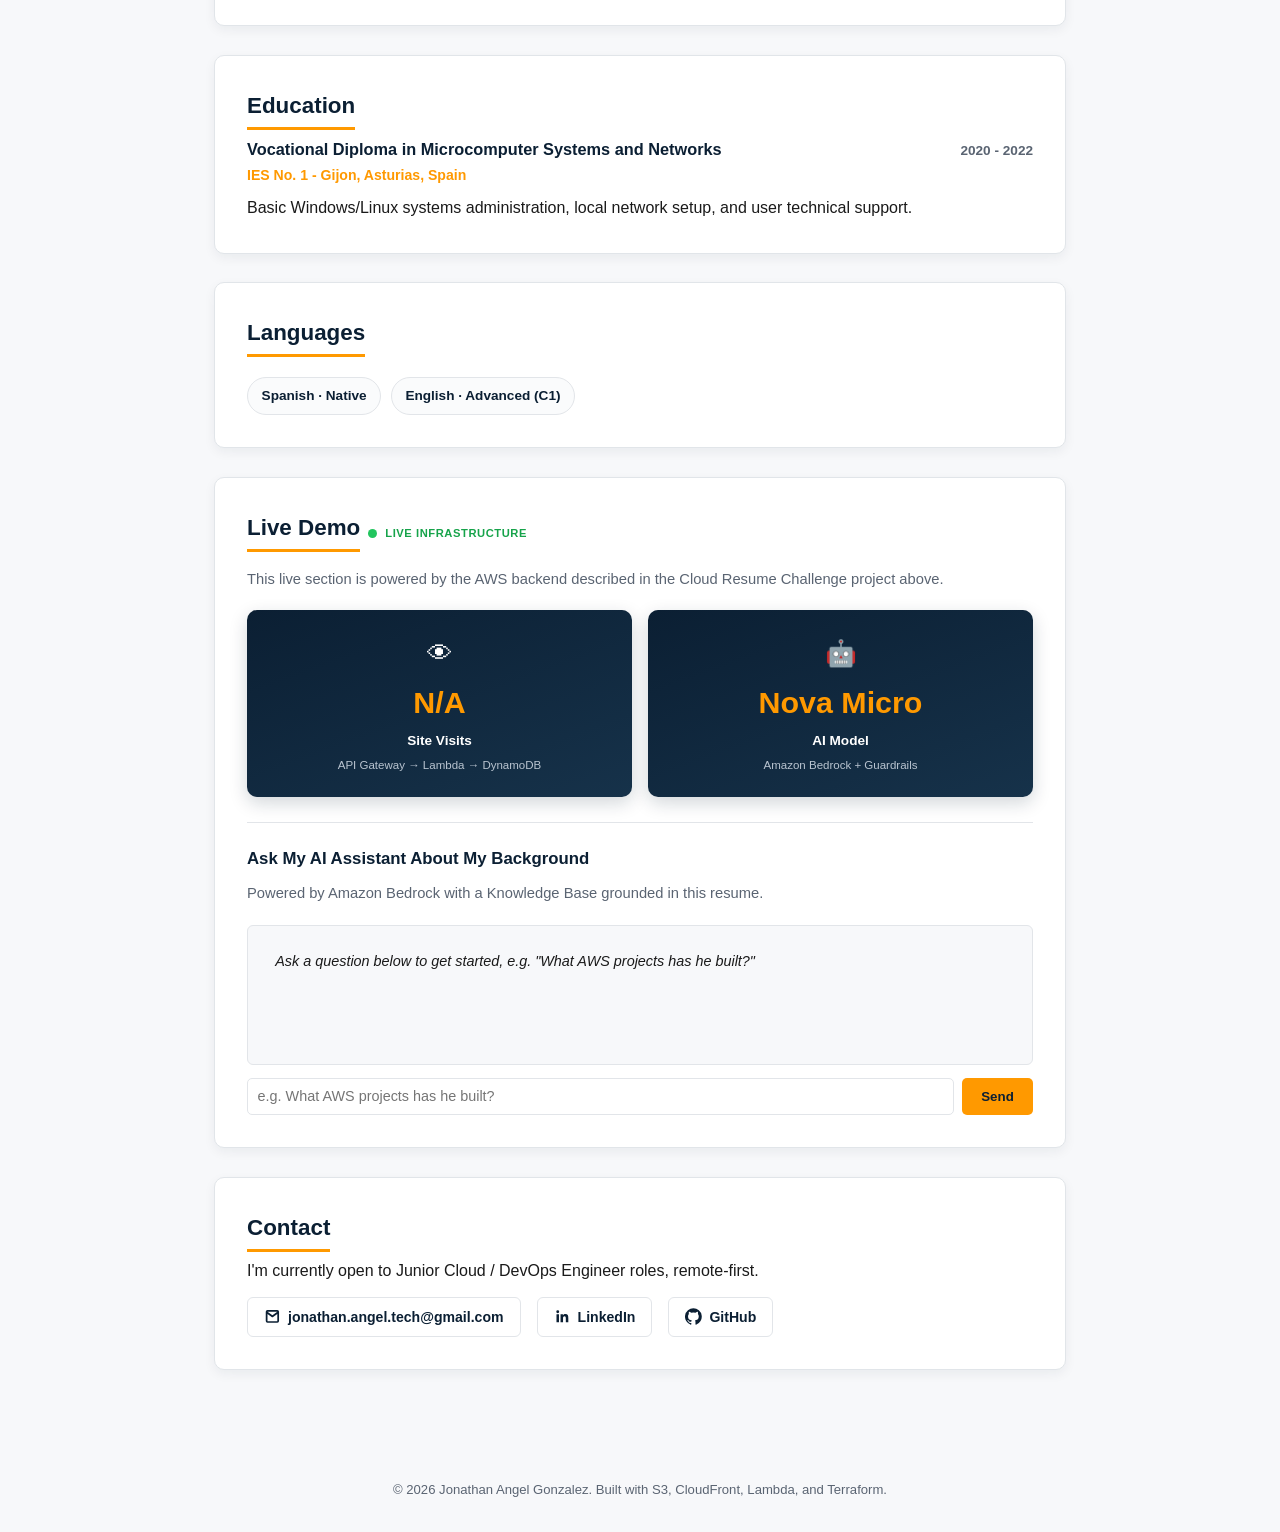
==== commit 98464427: "Add repository links to project cards in portfolio" ====
--- a/docs/index.html
+++ b/docs/index.html
@@ -8,6 +8,7 @@
 <style>
 * { box-sizing: border-box; margin: 0; padding: 0; }
 
+
 :root {
   --navy: #0b1f33;
   --orange: #ff9900;
@@ -17,7 +18,9 @@
   --border: #e2e5e9;
 }
 
+
 html { scroll-behavior: smooth; }
+
 
 body {
   font-family: -apple-system, "Segoe UI", Roboto, Arial, sans-serif;
@@ -25,6 +28,7 @@
   color: var(--text-dark);
   line-height: 1.6;
 }
+
 
 nav {
   position: sticky;
@@ -62,6 +66,7 @@
   border-radius: 4px;
   font-weight: 700;
 }
+
 
 .hero {
   position: relative;
@@ -75,21 +80,25 @@
   filter: none !important;
 }
 
+
 .hero h1 {
   color: #ffffff !important;
   margin: 0 0 0.7rem !important;
 }
 
+
 .hero .hero-role {
   color: #ff9900 !important;
   margin: 0 0 0.9rem !important;
 }
+
 
 .hero .hero-tagline {
   color: #cfd8e3 !important;
   max-width: 520px;
   margin: 0 auto 1.5rem !important;
 }
+
 
 .hero-badges {
   display: flex !important;
@@ -100,11 +109,13 @@
   margin: 0 auto 1.8rem !important;
 }
 
+
 .hero .badge {
   color: #ffffff !important;
   background: rgba(255, 255, 255, 0.12) !important;
   border: 1px solid rgba(255, 255, 255, 0.35) !important;
 }
+
 
 .hero-links {
   display: flex !important;
@@ -115,15 +126,18 @@
   margin: 0 auto !important;
 }
 
+
 .hero-links .btn-secondary {
   color: #ffffff !important;
   border: 1px solid rgba(255, 255, 255, 0.4) !important;
   background: transparent !important;
 }
 
+
 .hero::after {
   display: none !important;
 }
+
 
 .hero-links .btn {
   display: inline-flex;
@@ -132,12 +146,14 @@
   gap: 0.5rem;
 }
 
+
 .hero-icon {
   width: 1rem;
   height: 1rem;
   fill: currentColor;
   flex-shrink: 0;
 }
+
 
 
 main {
@@ -147,6 +163,7 @@
   position: relative;
   z-index: 2;
 }
+
 
 
 .badge {
@@ -162,6 +179,7 @@
 }
 .badge:hover { background: rgba(255,255,255,0.25); }
 
+
 .badge-icon {
   width: 0.95rem;
   height: 0.95rem;
@@ -173,10 +191,12 @@
   flex-shrink: 0;
 }
 
+
 .badge:focus-visible {
   outline: 2px solid #fff;
   outline-offset: 2px;
 }
+
 
 .btn {
   padding: 0.65rem 1.4rem;
@@ -198,12 +218,14 @@
 .btn-secondary:hover { background: rgba(255,255,255,0.1); transform: translateY(-1px); }
 .btn:focus-visible { outline: 2px solid #fff; outline-offset: 2px; box-shadow: 0 0 0 4px rgba(255,153,0,0.5); }
 
+
 main {
   max-width: 900px;
   margin: 0 auto;
   padding: 0 1.5rem 3rem;
   position: relative;
 }
+
 
 section {
   background: #fff;
@@ -215,8 +237,10 @@
   scroll-margin-top: 80px;
 }
 
+
 h2 { color: var(--navy); font-size: 1.4rem; margin-bottom: 0.4rem; border-bottom: 3px solid var(--orange); display: inline-block; padding-bottom: 0.2rem; }
 .section-subtitle { color: var(--text-muted); font-size: 0.92rem; margin: 0.6rem 0 1.2rem; }
+
 
 .project-card, .cert-card { box-shadow: 0 1px 3px rgba(0,0,0,0.06); transition: transform 0.2s ease, box-shadow 0.2s ease, border-color 0.2s ease, background 0.2s ease; }
 .project-card { border: 1px solid var(--border); border-radius: 8px; padding: 1.2rem 1.4rem; margin-bottom: 1.2rem; background: #fafbfc; }
@@ -228,9 +252,33 @@
 .project-problem, .project-result, .project-stack { font-size: 0.92rem; margin-top: 0.5rem; }
 .project-stack { color: var(--text-muted); }
 
+
+.project-links { margin-top: 0.9rem; display: flex; gap: 0.6rem; flex-wrap: wrap; }
+.repo-link {
+  display: inline-flex;
+  align-items: center;
+  gap: 0.4rem;
+  color: var(--navy);
+  text-decoration: none;
+  font-weight: 700;
+  font-size: 0.82rem;
+  padding: 0.4rem 0.85rem;
+  border: 1px solid var(--border);
+  border-radius: 20px;
+  background: #fff;
+  transition: background 0.15s ease, border-color 0.15s ease, transform 0.15s ease;
+}
+.repo-link:hover { background: var(--gray-bg); border-color: var(--orange); transform: translateY(-1px); }
+.repo-link:focus-visible { outline: 2px solid var(--orange); outline-offset: 2px; }
+.repo-icon { width: 0.95rem; height: 0.95rem; fill: currentColor; flex-shrink: 0; }
+.repo-link.demo-link { color: var(--orange); border-color: rgba(255,153,0,0.4); }
+.repo-link.demo-link:hover { background: #fff9f0; }
+
+
 .skills-grid { display: grid; grid-template-columns: repeat(2, 1fr); gap: 1.2rem; margin-top: 1rem; }
 .skill-group h4 { color: var(--navy); font-size: 0.92rem; margin-bottom: 0.3rem; }
 .skill-group p { font-size: 0.88rem; color: var(--text-muted); }
+
 
 .cert-grid { display: grid; grid-template-columns: repeat(3, 1fr); gap: 1rem; margin-top: 1rem; }
 .cert-card { display: flex; flex-direction: column; gap: 0.35rem; padding: 1.1rem 1.2rem; border: 1px solid var(--border); border-radius: 8px; background: #fafbfc; text-decoration: none; }
@@ -241,6 +289,7 @@
 .cert-year { font-size: 0.8rem; color: var(--orange); font-weight: 600; }
 .cert-verify { font-size: 0.72rem; color: var(--orange); font-weight: 700; margin-top: 0.2rem; }
 
+
 .exp-item { margin-bottom: 1.4rem; }
 .exp-item:last-child { margin-bottom: 0; }
 .exp-header { display: flex; justify-content: space-between; align-items: baseline; flex-wrap: wrap; }
@@ -250,10 +299,12 @@
 .exp-item ul { padding-left: 1.2rem; font-size: 0.92rem; }
 .exp-item li { margin-bottom: 0.3rem; }
 
+
 .live-demo-header { display: flex; align-items: center; gap: 0.5rem; flex-wrap: wrap; }
 .live-dot { width: 9px; height: 9px; border-radius: 50%; background: #22c55e; display: inline-block; box-shadow: 0 0 0 0 rgba(34,197,94,0.6); animation: pulse-dot 1.8s infinite; }
 @keyframes pulse-dot { 0% { box-shadow: 0 0 0 0 rgba(34,197,94,0.6); } 70% { box-shadow: 0 0 0 6px rgba(34,197,94,0); } 100% { box-shadow: 0 0 0 0 rgba(34,197,94,0); } }
 .live-label { font-size: 0.7rem; font-weight: 700; color: #16a34a; letter-spacing: 0.05em; }
+
 
 .demo-stat-row { display: grid; grid-template-columns: repeat(2, 1fr); gap: 1rem; margin: 1.2rem 0 1.6rem; }
 .demo-stat-card { display: flex; flex-direction: column; align-items: center; text-align: center; gap: 0.25rem; padding: 1.4rem 1rem; background: linear-gradient(160deg, #0b1f33 0%, #16324a 100%); border-radius: 10px; color: #fff; box-shadow: 0 6px 18px rgba(11,31,51,0.18); transition: transform 0.2s ease; }
@@ -262,6 +313,7 @@
 .demo-stat-value { font-size: 1.9rem; font-weight: 800; color: var(--orange); }
 .demo-stat-label { font-size: 0.85rem; font-weight: 600; color: #fff; }
 .demo-stat-source { font-size: 0.72rem; color: #b9c4d0; }
+
 
 .chat-card { border-top: 1px solid var(--border); padding-top: 1.4rem; }
 .chat-card h3 { color: var(--navy); font-size: 1.05rem; margin-bottom: 0.3rem; }
@@ -278,12 +330,14 @@
 #chat-send:focus-visible { outline: 2px solid var(--navy); outline-offset: 1px; }
 #chat-send:disabled { opacity: 0.6; cursor: not-allowed; }
 
+
 .language-list {
   display: flex;
   flex-wrap: wrap;
   gap: 0.6rem;
   margin-top: 0.8rem;
 }
+
 
 .language-badge {
   display: inline-block;
@@ -296,10 +350,12 @@
   font-weight: 600;
 }
 
+
 .contact-grid { display: flex; flex-wrap: wrap; gap: 1rem; margin-top: 0.8rem; }
 .contact-grid a { color: var(--navy); text-decoration: none; font-weight: 600; padding: 0.5rem 1rem; border: 1px solid var(--border); border-radius: 6px; font-size: 0.88rem; transition: background 0.15s ease; }
 .contact-grid a:hover { background: var(--gray-bg); }
 .contact-grid a:focus-visible { outline: 2px solid var(--orange); outline-offset: 2px; }
+
 
 .contact-badge {
   display: inline-flex;
@@ -316,19 +372,23 @@
               transform 0.15s ease;
 }
 
+
 .contact-badge:hover {
   background: var(--gray-bg);
   border-color: var(--orange);
   transform: translateY(-1px);
 }
 
+
 .contact-icon {
   width: 1.05rem;
   height: 1.05rem;
   fill: currentColor;
 }
 
+
 footer { text-align: center; color: var(--text-muted); font-size: 0.82rem; padding: 2rem 1rem; }
+
 
 @media (max-width: 600px) {
   .nav-inner { padding: 0.8rem 1rem; }
@@ -346,6 +406,7 @@
 }
 
 
+
 @media (max-width: 400px) {
   .nav-links a { font-size: 0.68rem; }
   .hero h1 { font-size: 1.45rem; }
@@ -365,6 +426,7 @@
     </div>
   </div>
 </nav>
+
 
 <header class="hero">
   <h1>Jonathan Angel Gonzalez</h1>
@@ -380,6 +442,7 @@
     AWS Solutions Architect - Associate
   </a>
 
+
   <a
     href="https://www.credly.com/badges/4bea0010-dd3b-4433-be2c-d2b46f1915d0"
     target="_blank"
@@ -388,6 +451,7 @@
     <span class="badge-icon" aria-hidden="true">🤖</span>
     AWS AI Practitioner
   </a>
+
 
   <a
   href="http://cert.efset.org/wkopgM"
@@ -399,6 +463,7 @@
 </a>
 </div>
 
+
   <div class="hero-links">
   <a href="mailto:jonathan.angel.tech@gmail.com" class="btn btn-primary">
     <svg class="hero-icon" viewBox="0 0 24 24" aria-hidden="true">
@@ -407,12 +472,14 @@
     Contact Me
   </a>
 
+
   <a href="https://github.com/tatan461" target="_blank" rel="noopener noreferrer" class="btn btn-secondary">
     <svg class="hero-icon" viewBox="0 0 24 24" aria-hidden="true">
       <path d="M12 .5a12 12 0 0 0-3.79 23.39c.6.11.82-.26.82-.58v-2.03c-3.34.73-4.04-1.61-4.04-1.61-.55-1.39-1.34-1.76-1.34-1.76-1.09-.75.08-.74.08-.74 1.2.09 1.84 1.23 1.84 1.23 1.07 1.83 2.8 1.3 3.48.99.11-.77.42-1.3.76-1.6-2.67-.3-5.47-1.34-5.47-5.93 0-1.31.47-2.38 1.23-3.22-.12-.3-.53-1.52.12-3.17 0 0 1-.32 3.3 1.23a11.4 11.4 0 0 1 6 0c2.3-1.55 3.3-1.23 3.3-1.23.65 1.65.24 2.87.12 3.17.77.84 1.23 1.91 1.23 3.22 0 4.6-2.8 5.62-5.48 5.92.43.37.81 1.1.81 2.22v3.29c0 .32.22.7.83.58A12 12 0 0 0 12 .5z"/>
     </svg>
     View GitHub
   </a>
+
 
   <a href="https://linkedin.com/in/jonathan-angel-gonzalez-0543b441a" target="_blank" rel="noopener noreferrer" class="btn btn-secondary">
     <svg class="hero-icon" viewBox="0 0 24 24" aria-hidden="true">
@@ -423,40 +490,75 @@
 </div>
 </header>
 
+
 <main>
   <section id="about">
     <h2>About Me</h2>
     <p>Junior Cloud Engineer focused on cloud infrastructure automation and serverless architectures. Certified as AWS Solutions Architect - Associate and AWS AI Practitioner, with hands-on experience building modular Infrastructure as Code with Terraform, designing highly available Multi-AZ network architectures, implementing security with KMS, and integrating AI services such as Amazon Bedrock with FinOps cost telemetry. Currently seeking my first professional opportunity as a Junior Cloud / DevOps Engineer, remote-first.</p>
   </section>
 
+
   <section id="projects">
     <h2>Projects</h2>
     <p class="section-subtitle">Four end-to-end AWS projects, each provisioned with Terraform and documented on GitHub.</p>
+
     <div class="project-card">
       <div class="project-header"><h3>Cloud Resume Challenge with AI Assistant</h3><span class="project-year">2026</span></div>
       <p class="project-problem"><strong>Problem:</strong> Most junior cloud portfolios show isolated demos instead of one coherent system spanning frontend, backend, IaC, CI/CD, and AI.</p>
       <p class="project-result"><strong>What I built:</strong> A personal resume site hosted on S3 and CloudFront with a serverless visit counter using Lambda, DynamoDB, and API Gateway. Infrastructure is provisioned with Terraform and deployed through GitHub Actions using OIDC. The site also integrates an Amazon Bedrock Nova Micro assistant with a Knowledge Base grounded in this resume and protected by Bedrock Guardrails.</p>
       <p class="project-stack"><strong>Stack:</strong> S3, CloudFront, Route 53, ACM, Lambda, DynamoDB, API Gateway, Amazon Bedrock, Terraform, GitHub Actions</p>
-    </div>
+      <div class="project-links">
+        <a href="https://github.com/tatan461/cloud-resume-ai" target="_blank" rel="noopener noreferrer" class="repo-link">
+          <svg class="repo-icon" viewBox="0 0 24 24" aria-hidden="true"><path d="M12 .5a12 12 0 0 0-3.79 23.39c.6.11.82-.26.82-.58v-2.03c-3.34.73-4.04-1.61-4.04-1.61-.55-1.39-1.34-1.76-1.34-1.76-1.09-.75.08-.74.08-.74 1.2.09 1.84 1.23 1.84 1.23 1.07 1.83 2.8 1.3 3.48.99.11-.77.42-1.3.76-1.6-2.67-.3-5.47-1.34-5.47-5.93 0-1.31.47-2.38 1.23-3.22-.12-.3-.53-1.52.12-3.17 0 0 1-.32 3.3 1.23a11.4 11.4 0 0 1 6 0c2.3-1.55 3.3-1.23 3.3-1.23.65 1.65.24 2.87.12 3.17.77.84 1.23 1.91 1.23 3.22 0 4.6-2.8 5.62-5.48 5.92.43.37.81 1.1.81 2.22v3.29c0 .32.22.7.83.58A12 12 0 0 0 12 .5z"/></svg>
+          View Repository
+        </a>
+        <a href="https://tatan461.github.io/cloud-resume-ai/" target="_blank" rel="noopener noreferrer" class="repo-link demo-link">
+          <svg class="repo-icon" viewBox="0 0 24 24" aria-hidden="true"><path d="M12 2C6.48 2 2 6.48 2 12s4.48 10 10 10 10-4.48 10-10S17.52 2 12 2zm7.93 8H16.9c-.14-2.02-.68-3.85-1.5-5.36 2.35 1.02 4.14 3 4.83 5.36zM12 4.06c1.14 1.6 1.96 3.62 2.1 5.94H9.9c.14-2.32.96-4.34 2.1-5.94zM4.26 14C4.09 13.36 4 12.69 4 12s.09-1.36.26-2h3.38c-.07.65-.11 1.32-.11 2s.04 1.35.11 2H4.26zm.81 2h3.03c.14 2.02.68 3.85 1.5 5.36-1.99-.86-3.6-2.43-4.53-4.36zm3.03-8H5.07c.93-1.93 2.54-3.5 4.53-4.36-.82 1.51-1.36 3.34-1.5 5.36zM12 19.94c-1.14-1.6-1.96-3.62-2.1-5.94h4.2c-.14 2.32-.96 4.34-2.1 5.94zM10.09 14c-.07-.65-.11-1.32-.11-2s.04-1.35.11-2h3.82c.07.65.11 1.32.11 2s-.04 1.35-.11 2h-3.82zm4.31 6.36c.82-1.51 1.36-3.34 1.5-5.36h3.03c-.93 1.93-2.54 3.5-4.53 4.36zM16.9 14c.07-.65.11-1.32.11-2s-.04-1.35-.11-2h3.03c.17.64.26 1.31.26 2s-.09 1.36-.26 2H16.9z"/></svg>
+          Live Demo
+        </a>
+      </div>
+    </div>
+
     <div class="project-card">
       <div class="project-header"><h3>Kubernetes Cluster on Amazon EKS with Autoscaling &amp; Observability</h3><span class="project-year">2026</span></div>
       <p class="project-problem"><strong>Problem:</strong> Applications running on a single container platform cannot self-heal, scale under load, or provide visibility into cluster health.</p>
       <p class="project-result"><strong>What I built:</strong> A containerized application deployed to Amazon EKS with Terraform, Horizontal Pod Autoscaling, Helm, Prometheus, and Grafana. Images are pushed to Amazon ECR through GitHub Actions with automated tests and vulnerability scanning before deployment.</p>
       <p class="project-stack"><strong>Stack:</strong> Docker, Amazon EKS, Kubernetes, Helm, Amazon ECR, Prometheus, Grafana, GitHub Actions, Terraform</p>
-    </div>
+      <div class="project-links">
+        <a href="https://github.com/tatan461/eks-autoscaling-observability" target="_blank" rel="noopener noreferrer" class="repo-link">
+          <svg class="repo-icon" viewBox="0 0 24 24" aria-hidden="true"><path d="M12 .5a12 12 0 0 0-3.79 23.39c.6.11.82-.26.82-.58v-2.03c-3.34.73-4.04-1.61-4.04-1.61-.55-1.39-1.34-1.76-1.34-1.76-1.09-.75.08-.74.08-.74 1.2.09 1.84 1.23 1.84 1.23 1.07 1.83 2.8 1.3 3.48.99.11-.77.42-1.3.76-1.6-2.67-.3-5.47-1.34-5.47-5.93 0-1.31.47-2.38 1.23-3.22-.12-.3-.53-1.52.12-3.17 0 0 1-.32 3.3 1.23a11.4 11.4 0 0 1 6 0c2.3-1.55 3.3-1.23 3.3-1.23.65 1.65.24 2.87.12 3.17.77.84 1.23 1.91 1.23 3.22 0 4.6-2.8 5.62-5.48 5.92.43.37.81 1.1.81 2.22v3.29c0 .32.22.7.83.58A12 12 0 0 0 12 .5z"/></svg>
+          View Repository
+        </a>
+      </div>
+    </div>
+
     <div class="project-card">
       <div class="project-header"><h3>AWS Cost Optimization Dashboard</h3><span class="project-year">2026</span></div>
       <p class="project-problem"><strong>Problem:</strong> Cloud spend grows silently without visibility into idle resources or rightsizing opportunities.</p>
       <p class="project-result"><strong>What I built:</strong> Automated reporting on EC2 rightsizing, Graviton migration candidates, and idle resources using AWS Cost Explorer and Compute Optimizer data, with savings tracked on a live dashboard.</p>
       <p class="project-stack"><strong>Stack:</strong> AWS Cost Explorer, Compute Optimizer, Lambda, QuickSight, Terraform</p>
-    </div>
+      <div class="project-links">
+        <a href="https://github.com/tatan461/aws-cost-optimization-dashboard" target="_blank" rel="noopener noreferrer" class="repo-link">
+          <svg class="repo-icon" viewBox="0 0 24 24" aria-hidden="true"><path d="M12 .5a12 12 0 0 0-3.79 23.39c.6.11.82-.26.82-.58v-2.03c-3.34.73-4.04-1.61-4.04-1.61-.55-1.39-1.34-1.76-1.34-1.76-1.09-.75.08-.74.08-.74 1.2.09 1.84 1.23 1.84 1.23 1.07 1.83 2.8 1.3 3.48.99.11-.77.42-1.3.76-1.6-2.67-.3-5.47-1.34-5.47-5.93 0-1.31.47-2.38 1.23-3.22-.12-.3-.53-1.52.12-3.17 0 0 1-.32 3.3 1.23a11.4 11.4 0 0 1 6 0c2.3-1.55 3.3-1.23 3.3-1.23.65 1.65.24 2.87.12 3.17.77.84 1.23 1.91 1.23 3.22 0 4.6-2.8 5.62-5.48 5.92.43.37.81 1.1.81 2.22v3.29c0 .32.22.7.83.58A12 12 0 0 0 12 .5z"/></svg>
+          View Repository
+        </a>
+      </div>
+    </div>
+
     <div class="project-card">
       <div class="project-header"><h3>Automated Backup &amp; Disaster Recovery Pipeline</h3><span class="project-year">2026</span></div>
       <p class="project-problem"><strong>Problem:</strong> Without automated, encrypted, and tiered backups, data loss and recovery time both increase.</p>
       <p class="project-result"><strong>What I built:</strong> Automated database backups with Python and Boto3, encrypted archives with AWS KMS, S3 Lifecycle policies for Glacier tiering, and Slack alerts on failure.</p>
       <p class="project-stack"><strong>Stack:</strong> Python, Boto3, Amazon S3, KMS, Lifecycle policies, CloudWatch</p>
-    </div>
-  </section>
+      <div class="project-links">
+        <a href="https://github.com/tatan461/aws-automated-backup-pipeline" target="_blank" rel="noopener noreferrer" class="repo-link">
+          <svg class="repo-icon" viewBox="0 0 24 24" aria-hidden="true"><path d="M12 .5a12 12 0 0 0-3.79 23.39c.6.11.82-.26.82-.58v-2.03c-3.34.73-4.04-1.61-4.04-1.61-.55-1.39-1.34-1.76-1.34-1.76-1.09-.75.08-.74.08-.74 1.2.09 1.84 1.23 1.84 1.23 1.07 1.83 2.8 1.3 3.48.99.11-.77.42-1.3.76-1.6-2.67-.3-5.47-1.34-5.47-5.93 0-1.31.47-2.38 1.23-3.22-.12-.3-.53-1.52.12-3.17 0 0 1-.32 3.3 1.23a11.4 11.4 0 0 1 6 0c2.3-1.55 3.3-1.23 3.3-1.23.65 1.65.24 2.87.12 3.17.77.84 1.23 1.91 1.23 3.22 0 4.6-2.8 5.62-5.48 5.92.43.37.81 1.1.81 2.22v3.29c0 .32.22.7.83.58A12 12 0 0 0 12 .5z"/></svg>
+          View Repository
+        </a>
+      </div>
+    </div>
+  </section>
+
 
   <section id="skills">
     <h2>Technical Skills</h2>
@@ -470,6 +572,7 @@
     </div>
   </section>
 
+
   <section id="certifications">
     <h2>Certifications</h2>
     <p class="section-subtitle">Verified credentials. Click any card to view the public verification page.</p>
@@ -480,16 +583,19 @@
     </div>
   </section>
 
+
   <section id="experience">
     <h2>Professional Experience</h2>
     <div class="exp-item"><div class="exp-header"><h3>Home Automation and Systems Specialist Technician</h3><span class="exp-date">2024 - Present</span></div><p class="exp-company">Ingenium SL - Oviedo, Spain</p><ul><li>Installation, integration, diagnostics, and maintenance of automation, control, and local network systems.</li><li>Resolution of technical incidents in local networks, communications, and hardware equipment.</li><li>Development of local scripts to optimize testing and technical support for devices.</li></ul></div>
     <div class="exp-item"><div class="exp-header"><h3>Hardware Support and Equipment Repair Technician</h3><span class="exp-date">2017 - 2023</span></div><p class="exp-company">Oviedo, Spain</p><ul><li>Diagnosis and repair of hardware components in computers and mobile devices.</li><li>On-site and remote customer service and technical support.</li></ul></div>
   </section>
 
+
   <section id="education">
     <h2>Education</h2>
     <div class="exp-item"><div class="exp-header"><h3>Vocational Diploma in Microcomputer Systems and Networks</h3><span class="exp-date">2020 - 2022</span></div><p class="exp-company">IES No. 1 - Gijon, Asturias, Spain</p><p>Basic Windows/Linux systems administration, local network setup, and user technical support.</p></div>
   </section>
+
 
  <section id="languages">
     <h2>Languages</h2>
@@ -498,6 +604,7 @@
     <span class="language-badge">English · Advanced (C1)</span>
     </div>
   </section>
+
 
   <section id="live-demo">
     <div class="live-demo-header"><h2>Live Demo</h2><span class="live-dot"></span><span class="live-label">LIVE INFRASTRUCTURE</span></div>
@@ -508,6 +615,7 @@
     </div>
     <div class="chat-card"><h3>Ask My AI Assistant About My Background</h3><p class="section-subtitle">Powered by Amazon Bedrock with a Knowledge Base grounded in this resume.</p><div id="chat-window" aria-live="polite"><p><em>Ask a question below to get started, e.g. "What AWS projects has he built?"</em></p></div><div class="chat-input-row"><input type="text" id="chat-input" aria-label="Ask the AI assistant" placeholder="e.g. What AWS projects has he built?"><button id="chat-send" type="button">Send</button></div></div>
   </section>
+
 
   <section id="contact">
     <h2>Contact</h2>
@@ -518,6 +626,7 @@
   </svg>
   jonathan.angel.tech@gmail.com
 </a>
+
 
   <a
   href="https://linkedin.com/in/jonathan-angel-gonzalez-0543b441a"
@@ -530,6 +639,7 @@
   LinkedIn
 </a>
 
+
 <a
   href="https://github.com/tatan461"
   target="_blank"
@@ -543,6 +653,7 @@
   </section>
 </main>
 
+
 <footer><p>&copy; 2026 Jonathan Angel Gonzalez. Built with S3, CloudFront, Lambda, and Terraform.</p></footer>
 <script src="script.js" defer></script>
 </body>
